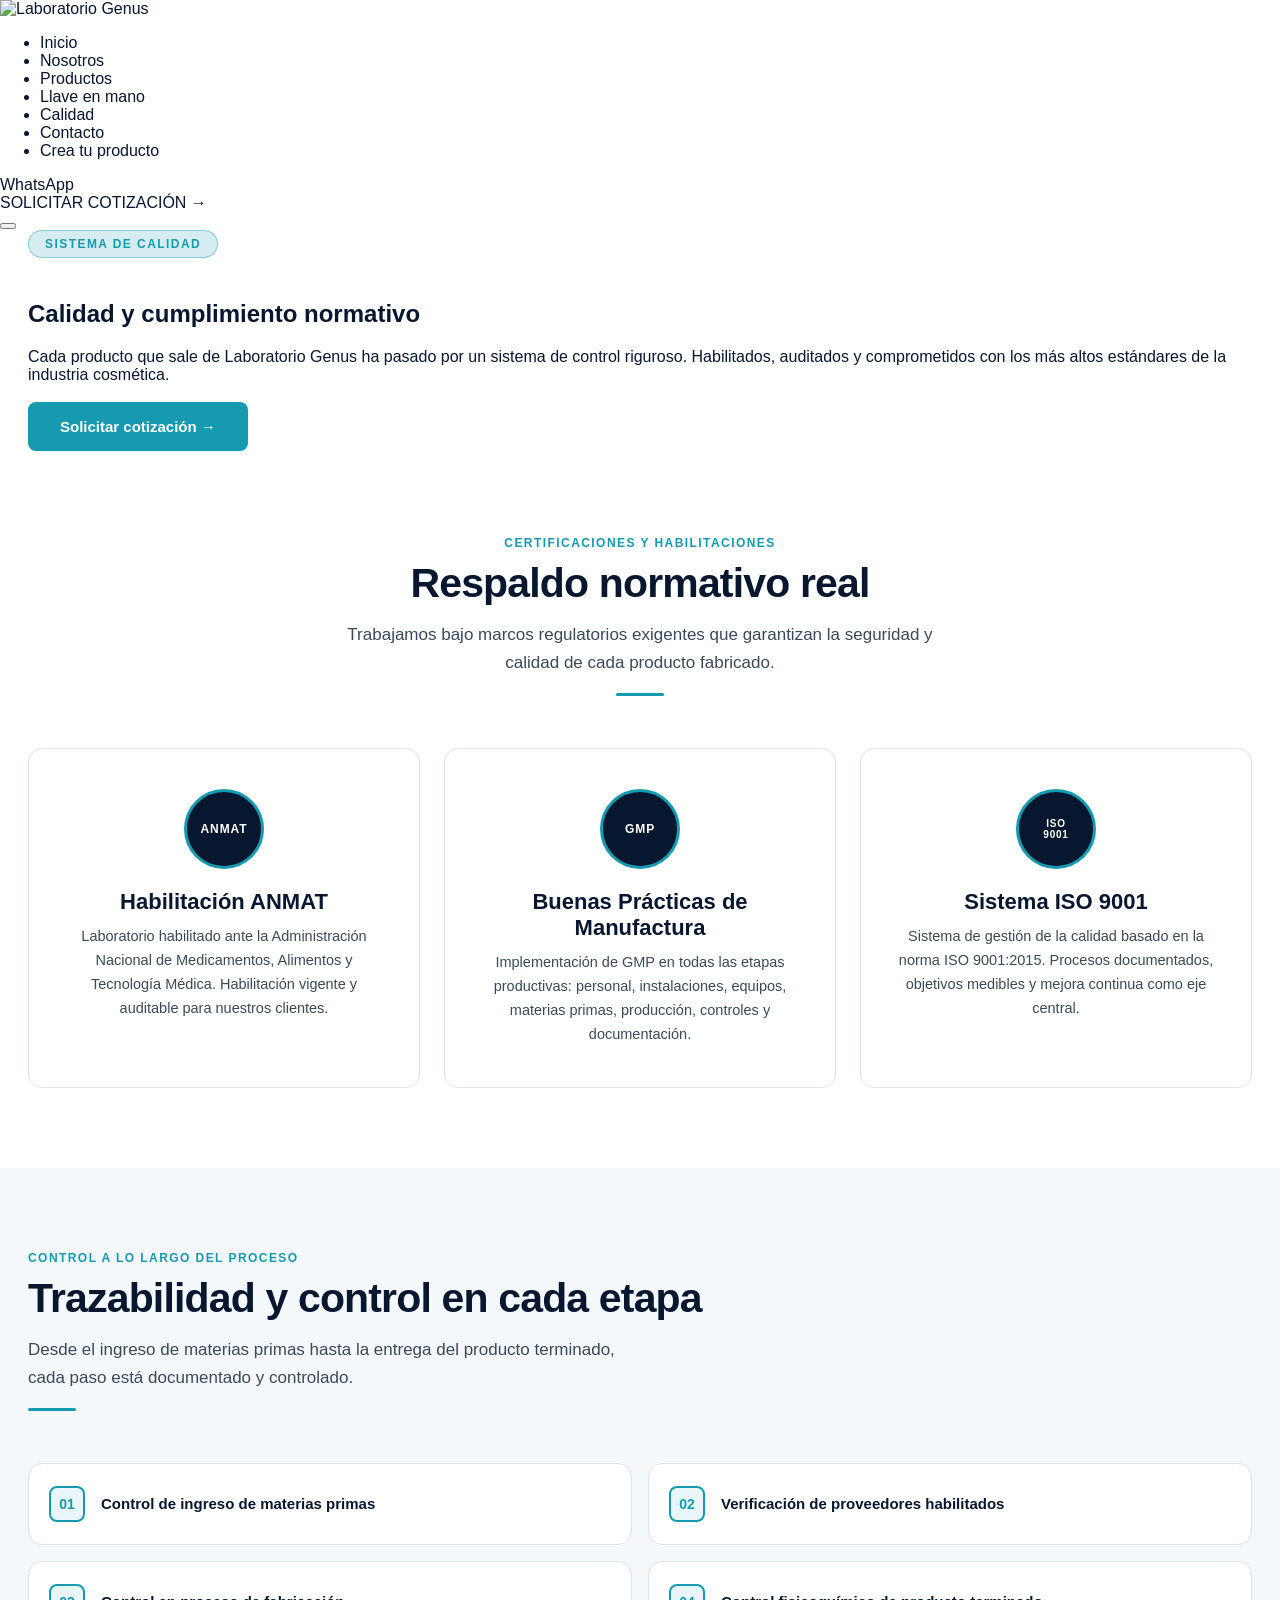
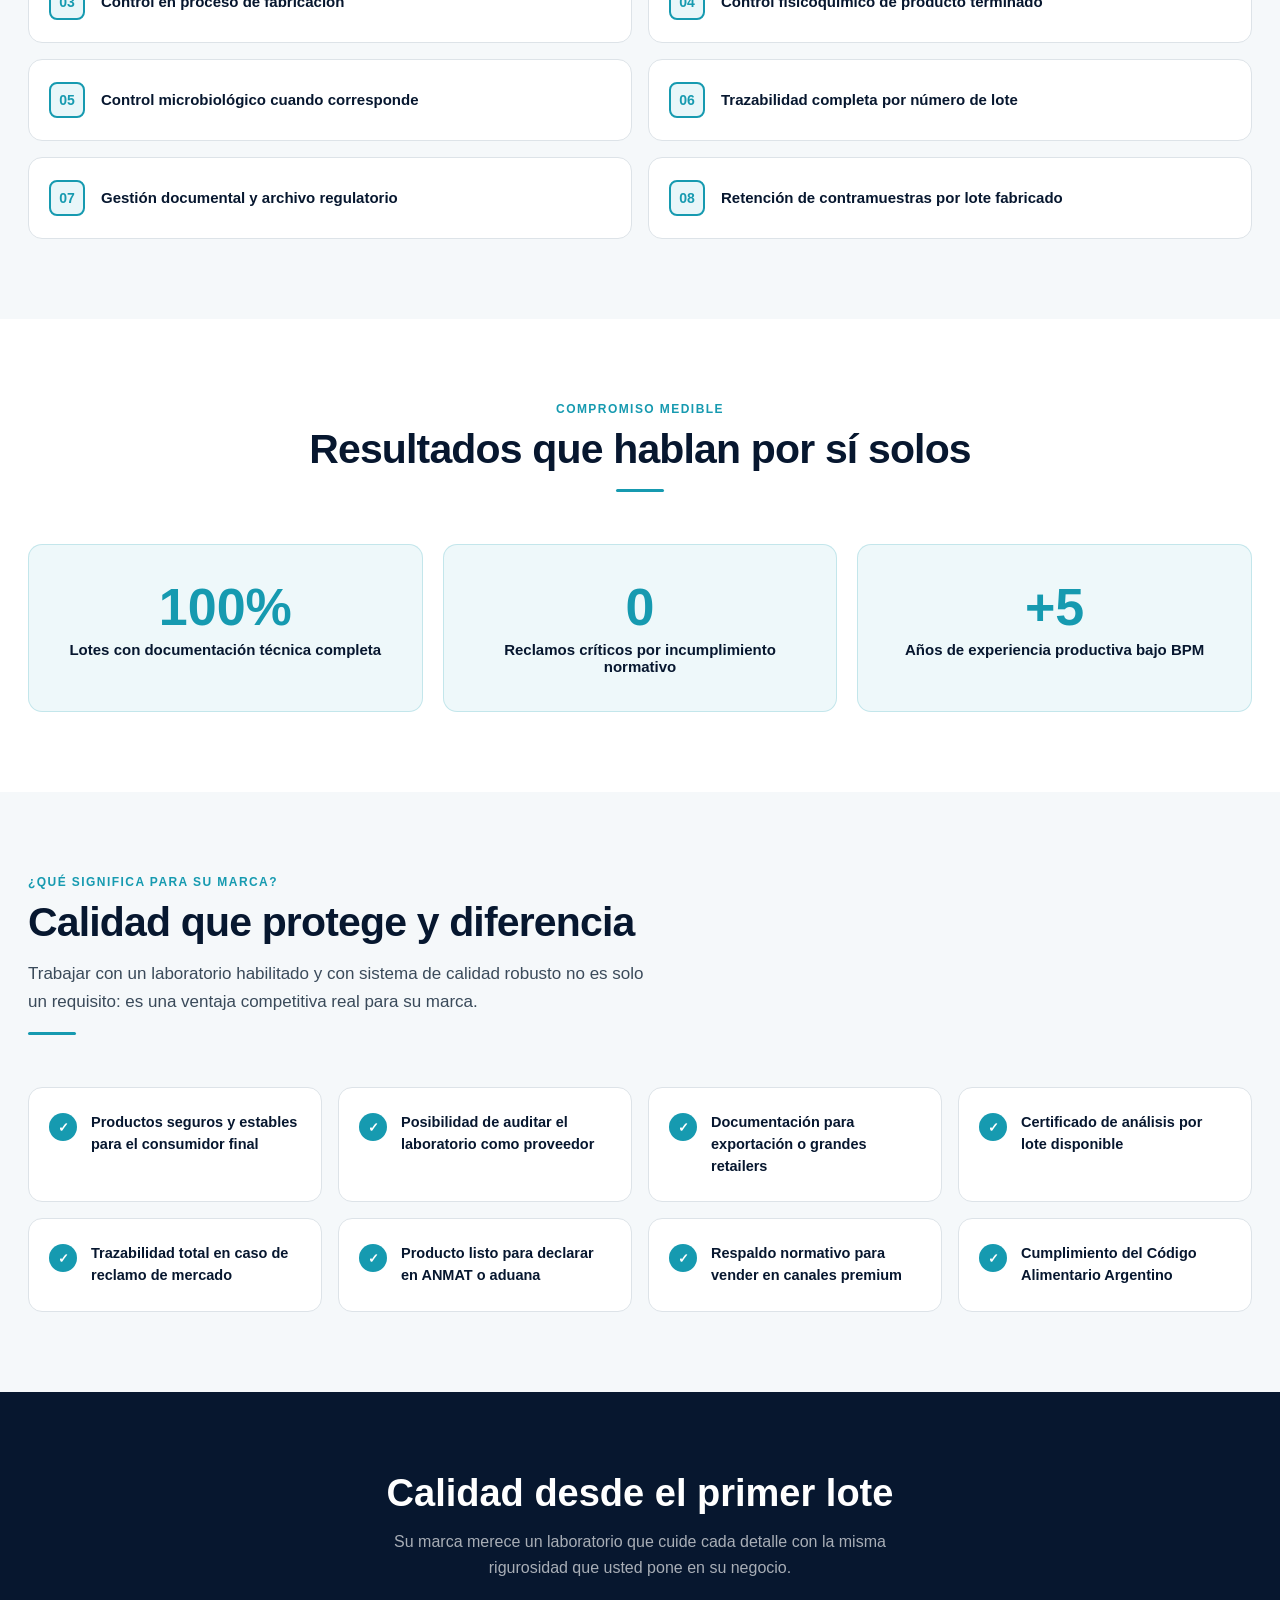
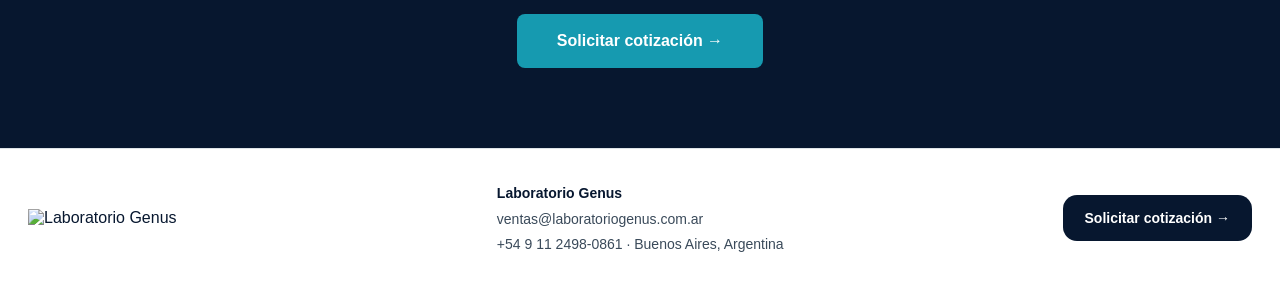
==== calidad.html @ 1434fe1c "Update calidad.html" ====
<!doctype html>
<html lang="es">
<head>
  <meta charset="utf-8" />
  <meta name="viewport" content="width=device-width, initial-scale=1" />
  <title>Productos | Laboratorio Genus</title>
  <meta name="description" content="Líneas de productos cosméticos que desarrollamos y fabricamos: capilar, facial, corporal, serums, cremas, geles y más." />
  <link rel="stylesheet" href="styles.css" />
  <link rel="stylesheet" href="styles-internal.css" />
</head>
<body>

<!-- NAV -->
<!-- NAV -->
<nav class="hn">
  <div class="hn-inner">
    <a class="hn-logo" href="index.html">
      <img src="assets/logo-genus.png" alt="Laboratorio Genus">
    </a>

 <ul class="hn-links">
  <li><a href="index.html">Inicio</a></li>
  <li><a href="quienes-somos.html">Nosotros</a></li>
  <li><a href="productos.html">Productos</a></li>
  <li><a href="llave-en-mano.html">Llave en mano</a></li>
  <li><a href="calidad.html" class="act">Calidad</a></li>
  <li><a href="contacto.html">Contacto</a></li>
  <li>
    <a href="desarrolla-tu-producto.html" class="nav-create-product">
      Crea tu producto
    </a>
  </li>
</ul>

    <div class="hn-right">
      <a class="hn-wa" href="https://wa.me/5491124980861" target="_blank" aria-label="WhatsApp">
        <div class="hn-wa-icon">
          WhatsApp
        </div>
      </a>

      <a class="hn-cta" href="cotizador.html">
        SOLICITAR COTIZACIÓN →
      </a>
    </div>

    <button class="hn-ham" id="ham" aria-label="Menú">
      <span></span><span></span><span></span>
    </button>
  </div>
</nav>

<!-- HERO -->
<section class="g-h

<!-- HERO -->
<section class="g-hero">
  <div class="g-hero-grid">
    <span class="g-hero-tag">Sistema de calidad</span>
    <h1>Calidad y cumplimiento normativo</h1>
    <p>Cada producto que sale de Laboratorio Genus ha pasado por un sistema de control riguroso. Habilitados, auditados y comprometidos con los más altos estándares de la industria cosmética.</p>
    <div class="g-hero-actions">
      <a class="g-btn-primary" href="cotizador.html">Solicitar cotización →</a>
      <a class="g-btn-secondary" href="#procesos">Ver nuestros procesos</a>
    </div>
  </div>
</section>

<!-- CERTIFICACIONES -->
<section class="g-section g-section-white">
  <div class="g-wrap">
    <div class="g-section-head centered">
      <span class="g-section-tag">Certificaciones y habilitaciones</span>
      <h2>Respaldo normativo real</h2>
      <p>Trabajamos bajo marcos regulatorios exigentes que garantizan la seguridad y calidad de cada producto fabricado.</p>
      <div class="g-divider"></div>
    </div>
    <div class="g-cert-grid">
      <div class="g-cert-card">
        <div class="g-cert-badge">ANMAT</div>
        <h3>Habilitación ANMAT</h3>
        <p>Laboratorio habilitado ante la Administración Nacional de Medicamentos, Alimentos y Tecnología Médica. Habilitación vigente y auditable para nuestros clientes.</p>
      </div>
      <div class="g-cert-card">
        <div class="g-cert-badge">GMP</div>
        <h3>Buenas Prácticas de Manufactura</h3>
        <p>Implementación de GMP en todas las etapas productivas: personal, instalaciones, equipos, materias primas, producción, controles y documentación.</p>
      </div>
      <div class="g-cert-card">
        <div class="g-cert-badge" style="font-size:10px;">ISO<br>9001</div>
        <h3>Sistema ISO 9001</h3>
        <p>Sistema de gestión de la calidad basado en la norma ISO 9001:2015. Procesos documentados, objetivos medibles y mejora continua como eje central.</p>
      </div>
    </div>
  </div>
</section>

<!-- PROCESOS DE CONTROL -->
<section class="g-section g-section-light" id="procesos">
  <div class="g-wrap">
    <div class="g-section-head">
      <span class="g-section-tag">Control a lo largo del proceso</span>
      <h2>Trazabilidad y control en cada etapa</h2>
      <p>Desde el ingreso de materias primas hasta la entrega del producto terminado, cada paso está documentado y controlado.</p>
      <div class="g-divider"></div>
    </div>
    <div class="g-procesos-grid">
      <div class="g-proceso-item">
        <div class="g-proceso-num">01</div>
        <span>Control de ingreso de materias primas</span>
      </div>
      <div class="g-proceso-item">
        <div class="g-proceso-num">02</div>
        <span>Verificación de proveedores habilitados</span>
      </div>
      <div class="g-proceso-item">
        <div class="g-proceso-num">03</div>
        <span>Control en proceso de fabricación</span>
      </div>
      <div class="g-proceso-item">
        <div class="g-proceso-num">04</div>
        <span>Control fisicoquímico de producto terminado</span>
      </div>
      <div class="g-proceso-item">
        <div class="g-proceso-num">05</div>
        <span>Control microbiológico cuando corresponde</span>
      </div>
      <div class="g-proceso-item">
        <div class="g-proceso-num">06</div>
        <span>Trazabilidad completa por número de lote</span>
      </div>
      <div class="g-proceso-item">
        <div class="g-proceso-num">07</div>
        <span>Gestión documental y archivo regulatorio</span>
      </div>
      <div class="g-proceso-item">
        <div class="g-proceso-num">08</div>
        <span>Retención de contramuestras por lote fabricado</span>
      </div>
    </div>
  </div>
</section>

<!-- INDICADORES -->
<section class="g-section g-section-white">
  <div class="g-wrap">
    <div class="g-section-head centered">
      <span class="g-section-tag">Compromiso medible</span>
      <h2>Resultados que hablan por sí solos</h2>
      <div class="g-divider"></div>
    </div>
    <div class="g-indicadores-grid">
      <div class="g-indicador">
        <span class="g-indicador-num">100%</span>
        <p>Lotes con documentación técnica completa</p>
      </div>
      <div class="g-indicador">
        <span class="g-indicador-num">0</span>
        <p>Reclamos críticos por incumplimiento normativo</p>
      </div>
      <div class="g-indicador">
        <span class="g-indicador-num">+5</span>
        <p>Años de experiencia productiva bajo BPM</p>
      </div>
    </div>
  </div>
</section>

<!-- QUÉ SIGNIFICA PARA EL CLIENTE -->
<section class="g-section g-section-light">
  <div class="g-wrap">
    <div class="g-section-head">
      <span class="g-section-tag">¿Qué significa para su marca?</span>
      <h2>Calidad que protege y diferencia</h2>
      <p>Trabajar con un laboratorio habilitado y con sistema de calidad robusto no es solo un requisito: es una ventaja competitiva real para su marca.</p>
      <div class="g-divider"></div>
    </div>
    <div class="g-porque-grid">
      <div class="g-porque-item">
        <div class="g-porque-check">✓</div>
        <span>Productos seguros y estables para el consumidor final</span>
      </div>
      <div class="g-porque-item">
        <div class="g-porque-check">✓</div>
        <span>Posibilidad de auditar el laboratorio como proveedor</span>
      </div>
      <div class="g-porque-item">
        <div class="g-porque-check">✓</div>
        <span>Documentación para exportación o grandes retailers</span>
      </div>
      <div class="g-porque-item">
        <div class="g-porque-check">✓</div>
        <span>Certificado de análisis por lote disponible</span>
      </div>
      <div class="g-porque-item">
        <div class="g-porque-check">✓</div>
        <span>Trazabilidad total en caso de reclamo de mercado</span>
      </div>
      <div class="g-porque-item">
        <div class="g-porque-check">✓</div>
        <span>Producto listo para declarar en ANMAT o aduana</span>
      </div>
      <div class="g-porque-item">
        <div class="g-porque-check">✓</div>
        <span>Respaldo normativo para vender en canales premium</span>
      </div>
      <div class="g-porque-item">
        <div class="g-porque-check">✓</div>
        <span>Cumplimiento del Código Alimentario Argentino</span>
      </div>
    </div>
  </div>
</section>

<!-- CTA FINAL -->
<section class="g-section g-section-dark" style="text-align:center;">
  <div class="g-wrap">
    <h2 style="color:#fff;font-size:clamp(26px,3vw,38px);margin:0 0 14px;">Calidad desde el primer lote</h2>
    <p style="color:rgba(255,255,255,.65);font-size:16px;max-width:520px;margin:0 auto 32px;line-height:1.65;">Su marca merece un laboratorio que cuide cada detalle con la misma rigurosidad que usted pone en su negocio.</p>
    <a class="g-btn-primary" href="cotizador.html" style="font-size:16px;padding:18px 40px;">Solicitar cotización →</a>
  </div>
</section>

<!-- FOOTER -->
<footer class="g-footer">
  <div class="g-footer-inner">
    <img class="g-footer-logo" src="assets/logo-genus.png" alt="Laboratorio Genus">
    <div class="g-footer-info">
      <strong>Laboratorio Genus</strong>
      ventas@laboratoriogenus.com.ar<br>
      +54 9 11 2498-0861 · Buenos Aires, Argentina
    </div>
    <a class="g-footer-cta" href="cotizador.html">Solicitar cotización →</a>
  </div>
</footer>

<script>
  const ham = document.getElementById('hamburger');
  const nav = document.getElementById('navLinks');
  ham.addEventListener('click', () => nav.classList.toggle('open'));
</script>
</body>
</html>
---- styles.css ----
*{box-sizing:border-box}body{margin:0;font-family:Arial,Helvetica,sans-serif;background:#fff;color:#07172f}a{text-decoration:none;color:inherit}.exact-home{width:100%;background:#fff}.home-shot-wrap{position:relative;width:100%;max-width:1536px;margin:0 auto}.home-shot{display:block;width:100%;height:auto}.hotspot{position:absolute;display:block;z-index:5}.logo{left:3.3%;top:1.5%;width:15%;height:8%}.nav-inicio{left:23%;top:4.5%;width:4%;height:4%}.nav-nosotros{left:27%;top:4.5%;width:5%;height:4%}.nav-servicios{left:33%;top:4.5%;width:5%;height:4%}.nav-productos{left:39%;top:4.5%;width:5%;height:4%}.nav-llave{left:46%;top:4.5%;width:8%;height:4%}.nav-calidad{left:55%;top:4.5%;width:5%;height:4%}.nav-contacto{left:60%;top:4.5%;width:5%;height:4%}.whatsapp-top{left:67.5%;top:2.4%;width:14%;height:6.5%}.btn-cotizar-top{left:82.6%;top:2.2%;width:14.5%;height:6.5%}.btn-cotizar-hero{left:3.7%;top:50.2%;width:15.5%;height:5.8%}.whatsapp-hero{left:21.6%;top:50.2%;width:16.9%;height:5.8%}.container{width:min(1430px,calc(100% - 56px));margin:0 auto}.product-lines{padding:34px 0 28px;background:#fff}.product-lines-grid{display:grid;grid-template-columns:220px repeat(6,1fr);gap:10px;align-items:stretch}.product-lines-title{padding:14px 12px 0 0}.product-lines-title span{display:block;text-transform:uppercase;color:#169ab0;font-weight:900;font-size:14px;letter-spacing:.08em}.product-lines-title h2{text-transform:uppercase;font-size:25px;line-height:1.1;margin:8px 0 18px}.product-lines-title a{display:inline-flex;border:1px solid #ced7db;border-radius:10px;padding:13px 16px;font-weight:900;font-size:14px}.product-card{border:1px solid #ddd;background:#fff;border-radius:7px;overflow:hidden;transition:.2s ease}.product-card:hover{transform:translateY(-2px);box-shadow:0 14px 28px rgba(0,0,0,.1)}.product-card img{width:100%;height:140px;object-fit:cover;background:#f1f1f1}.product-card strong{display:block;text-align:center;padding:14px 8px;font-size:14px;text-transform:uppercase}.footer{border-top:1px solid #e8e8e8;padding:28px 0;background:#fff}.footer-grid{display:flex;align-items:center;justify-content:space-between;gap:24px}.footer img{width:190px}.footer a{background:#05070a;color:#fff;border-radius:12px;padding:15px 22px;font-weight:900}@media(max-width:1000px){.product-lines-grid{grid-template-columns:repeat(3,1fr)}.product-lines-title{grid-column:1/-1}.footer-grid{flex-direction:column;align-items:flex-start}}@media(max-width:640px){.product-lines-grid{grid-template-columns:1fr}.container{width:calc(100% - 32px)}}
---- styles-internal.css ----
/* =============================================
   GENUS INTERNAL PAGES — SHARED DESIGN SYSTEM
   Extiende styles.css. Siempre cargar styles.css primero.
   ============================================= */

/* ---------- VARIABLES ---------- */
:root {
  --aqua:       #169ab0;
  --aqua-dark:  #0e7a8d;
  --aqua-light: #e8f6f9;
  --dark:       #07172f;
  --mid:        #3a4a5a;
  --light:      #f5f8fa;
  --border:     #dde3e8;
  --white:      #ffffff;
  --gold:       #b8955a;
  --radius-sm:  8px;
  --radius-md:  14px;
  --radius-lg:  22px;
  --shadow-sm:  0 2px 8px rgba(7,23,47,.07);
  --shadow-md:  0 8px 28px rgba(7,23,47,.10);
  --shadow-lg:  0 20px 60px rgba(7,23,47,.13);
  --font-main:  'Helvetica Neue', Arial, Helvetica, sans-serif;
}

*, *::before, *::after { box-sizing: border-box; }

body {
  font-family: var(--font-main);
  color: var(--dark);
  background: var(--white);
  margin: 0;
}

/* ---------- SHARED NAV ---------- */
.g-nav {
  position: sticky;
  top: 0;
  z-index: 100;
  background: var(--white);
  border-bottom: 1px solid var(--border);
  box-shadow: var(--shadow-sm);
}
.g-nav-inner {
  width: min(1430px, calc(100% - 56px));
  margin: 0 auto;
  display: flex;
  align-items: center;
  justify-content: space-between;
  gap: 16px;
  height: 72px;
}
.g-nav-logo {
  display: flex;
  align-items: center;
}
.g-nav-logo img {
  width: 190px;
  height: auto;
  display: block;
}
.g-nav-links {
  display: flex;
  align-items: center;
  gap: 2px;
  list-style: none;
  margin: 0;
  padding: 0;
}
.g-nav-links a {
  display: block;
  padding: 8px 14px;
  font-size: 13.5px;
  font-weight: 700;
  color: var(--dark);
  text-decoration: none;
  border-radius: var(--radius-sm);
  transition: background .18s, color .18s;
  text-transform: uppercase;
  letter-spacing: .03em;
}
.g-nav-links a:hover,
.g-nav-links a.active {
  background: var(--aqua-light);
  color: var(--aqua);
}
.g-nav-actions {
  display: flex;
  align-items: center;
  gap: 10px;
}
.g-btn-wa {
  display: flex;
  align-items: center;
  gap: 8px;
  padding: 11px 18px;
  border-radius: var(--radius-sm);
  border: 2px solid #25d366;
  color: #18a34a;
  font-weight: 900;
  font-size: 13px;
  text-decoration: none;
  transition: background .18s, color .18s;
}
.g-btn-wa:hover { background: #25d366; color: #fff; }
.g-btn-cta {
  display: flex;
  align-items: center;
  gap: 8px;
  padding: 11px 22px;
  border-radius: var(--radius-sm);
  background: var(--dark);
  color: var(--white);
  font-weight: 900;
  font-size: 13px;
  text-decoration: none;
  transition: background .18s;
}
.g-btn-cta:hover { background: var(--aqua); }

/* Hamburger mobile */
.g-nav-hamburger {
  display: none;
  flex-direction: column;
  gap: 5px;
  cursor: pointer;
  padding: 6px;
  background: none;
  border: none;
}
.g-nav-hamburger span {
  display: block;
  width: 26px;
  height: 2px;
  background: var(--dark);
  border-radius: 2px;
  transition: .3s;
}

/* ---------- PAGE HERO ---------- */
.g-hero {
  background: var(--dark);
  color: var(--white);
  padding: 80px 0 72px;
  position: relative;
  overflow: hidden;
}
.g-hero::before {
  content: '';
  position: absolute;
  inset: 0;
  background: linear-gradient(135deg, #0e2540 0%, #07172f 60%, #0a2535 100%);
}
.g-hero-grid {
  position: relative;
  z-index: 2;
  width: min(1430px, calc(100% - 56px));
  margin: 0 auto;
}
.g-hero-tag {
  display: inline-block;
  background: rgba(22,154,176,.18);
  border: 1px solid rgba(22,154,176,.4);
  color: var(--aqua);
  font-size: 12px;
  font-weight: 900;
  letter-spacing: .12em;
  text-transform: uppercase;
  padding: 6px 16px;
  border-radius: 100px;
  margin-bottom: 22px;
}
.g-hero h1 {
  font-size: clamp(32px, 4.5vw, 56px);
  font-weight: 900;
  line-height: 1.12;
  margin: 0 0 20px;
  max-width: 820px;
  letter-spacing: -.02em;
}
.g-hero p {
  font-size: 18px;
  line-height: 1.65;
  color: rgba(255,255,255,.72);
  max-width: 620px;
  margin: 0 0 36px;
}
.g-hero-actions {
  display: flex;
  align-items: center;
  gap: 14px;
  flex-wrap: wrap;
}
.g-btn-primary {
  display: inline-flex;
  align-items: center;
  gap: 10px;
  padding: 16px 32px;
  background: var(--aqua);
  color: var(--white);
  font-weight: 900;
  font-size: 15px;
  border-radius: var(--radius-sm);
  text-decoration: none;
  transition: background .2s, transform .2s;
  border: none;
  cursor: pointer;
}
.g-btn-primary:hover { background: var(--aqua-dark); transform: translateY(-1px); }
.g-btn-secondary {
  display: inline-flex;
  align-items: center;
  gap: 10px;
  padding: 16px 32px;
  background: transparent;
  color: rgba(255,255,255,.82);
  font-weight: 700;
  font-size: 15px;
  border-radius: var(--radius-sm);
  text-decoration: none;
  border: 2px solid rgba(255,255,255,.25);
  transition: border-color .2s, color .2s;
}
.g-btn-secondary:hover { border-color: var(--white); color: var(--white); }

/* ---------- SECTION WRAPPER ---------- */
.g-section {
  padding: 80px 0;
}
.g-section-light { background: var(--light); }
.g-section-white { background: var(--white); }
.g-section-dark  { background: var(--dark); color: var(--white); }

.g-wrap {
  width: min(1430px, calc(100% - 56px));
  margin: 0 auto;
}

/* ---------- SECTION HEADER ---------- */
.g-section-head {
  margin-bottom: 52px;
}
.g-section-tag {
  display: inline-block;
  color: var(--aqua);
  font-size: 12px;
  font-weight: 900;
  letter-spacing: .12em;
  text-transform: uppercase;
  margin-bottom: 10px;
}
.g-section-head h2 {
  font-size: clamp(26px, 3.2vw, 42px);
  font-weight: 900;
  line-height: 1.15;
  margin: 0 0 14px;
  letter-spacing: -.02em;
}
.g-section-head p {
  font-size: 17px;
  line-height: 1.65;
  color: var(--mid);
  max-width: 620px;
  margin: 0;
}
.g-section-dark .g-section-head p { color: rgba(255,255,255,.65); }
.g-section-head.centered { text-align: center; }
.g-section-head.centered p { margin: 0 auto; }

/* ---------- DIVIDER ---------- */
.g-divider {
  width: 48px;
  height: 3px;
  background: var(--aqua);
  border-radius: 3px;
  margin: 16px 0 0;
}
.g-section-head.centered .g-divider { margin: 16px auto 0; }

/* ---------- FOOTER (replica home) ---------- */
.g-footer {
  border-top: 1px solid var(--border);
  padding: 32px 0;
  background: var(--white);
}
.g-footer-inner {
  width: min(1430px, calc(100% - 56px));
  margin: 0 auto;
  display: flex;
  align-items: center;
  justify-content: space-between;
  gap: 24px;
  flex-wrap: wrap;
}
.g-footer-logo { width: 190px; height: auto; }
.g-footer-info { font-size: 14px; line-height: 1.75; color: var(--mid); }
.g-footer-info strong { display: block; color: var(--dark); font-weight: 900; margin-bottom: 2px; }
.g-footer-cta {
  background: var(--dark);
  color: var(--white);
  border-radius: var(--radius-md);
  padding: 15px 22px;
  font-weight: 900;
  font-size: 14px;
  text-decoration: none;
  transition: background .18s;
}
.g-footer-cta:hover { background: var(--aqua); }

/* =============================================
   PÁGINA: QUIÉNES SOMOS
   ============================================= */

/* Timeline */
.g-timeline {
  position: relative;
  padding-left: 0;
}
.g-timeline-line {
  display: flex;
  gap: 0;
  overflow-x: auto;
  padding-bottom: 8px;
}
.g-tl-item {
  flex: 1;
  min-width: 180px;
  display: flex;
  flex-direction: column;
  align-items: center;
  text-align: center;
  position: relative;
}
.g-tl-item::after {
  content: '';
  position: absolute;
  top: 20px;
  left: 50%;
  right: -50%;
  height: 2px;
  background: var(--border);
  z-index: 0;
}
.g-tl-item:last-child::after { display: none; }
.g-tl-dot {
  width: 40px;
  height: 40px;
  border-radius: 50%;
  background: var(--white);
  border: 3px solid var(--aqua);
  display: flex;
  align-items: center;
  justify-content: center;
  font-size: 11px;
  font-weight: 900;
  color: var(--aqua);
  position: relative;
  z-index: 1;
  margin-bottom: 14px;
  flex-shrink: 0;
}
.g-tl-item.active .g-tl-dot {
  background: var(--aqua);
  color: var(--white);
}
.g-tl-year {
  font-size: 22px;
  font-weight: 900;
  color: var(--aqua);
  margin-bottom: 6px;
  display: block;
}
.g-tl-text {
  font-size: 13.5px;
  line-height: 1.55;
  color: var(--mid);
  padding: 0 10px;
}

/* Misión / Visión cards */
.g-mv-grid {
  display: grid;
  grid-template-columns: 1fr 1fr;
  gap: 20px;
}
.g-mv-card {
  background: var(--white);
  border: 1px solid var(--border);
  border-radius: var(--radius-md);
  padding: 36px 32px;
  position: relative;
  overflow: hidden;
}
.g-mv-card::before {
  content: '';
  position: absolute;
  top: 0; left: 0;
  width: 4px; height: 100%;
  background: var(--aqua);
  border-radius: 4px 0 0 4px;
}
.g-mv-card-label {
  display: inline-block;
  font-size: 11px;
  font-weight: 900;
  letter-spacing: .12em;
  text-transform: uppercase;
  color: var(--aqua);
  margin-bottom: 14px;
}
.g-mv-card h3 {
  font-size: 20px;
  font-weight: 900;
  margin: 0 0 12px;
}
.g-mv-card p {
  font-size: 15.5px;
  line-height: 1.7;
  color: var(--mid);
  margin: 0;
}

/* Valores cards */
.g-valores-grid {
  display: grid;
  grid-template-columns: repeat(3, 1fr);
  gap: 18px;
}
.g-valor-card {
  background: var(--white);
  border: 1px solid var(--border);
  border-radius: var(--radius-md);
  padding: 28px 24px;
  text-align: center;
  transition: box-shadow .2s, transform .2s;
}
.g-valor-card:hover {
  box-shadow: var(--shadow-md);
  transform: translateY(-3px);
}
.g-valor-icon {
  width: 52px;
  height: 52px;
  border-radius: 50%;
  background: var(--aqua-light);
  display: flex;
  align-items: center;
  justify-content: center;
  margin: 0 auto 14px;
  font-size: 22px;
}
.g-valor-card h4 {
  font-size: 15px;
  font-weight: 900;
  margin: 0 0 8px;
  text-transform: uppercase;
  letter-spacing: .04em;
}
.g-valor-card p {
  font-size: 14px;
  line-height: 1.6;
  color: var(--mid);
  margin: 0;
}

/* Por qué elegirnos grid */
.g-porque-grid {
  display: grid;
  grid-template-columns: repeat(4, 1fr);
  gap: 16px;
}
.g-porque-item {
  background: var(--white);
  border: 1px solid var(--border);
  border-radius: var(--radius-md);
  padding: 24px 20px;
  display: flex;
  align-items: flex-start;
  gap: 14px;
  transition: box-shadow .2s;
}
.g-porque-item:hover { box-shadow: var(--shadow-sm); }
.g-porque-check {
  width: 28px;
  height: 28px;
  border-radius: 50%;
  background: var(--aqua);
  color: var(--white);
  display: flex;
  align-items: center;
  justify-content: center;
  font-size: 13px;
  font-weight: 900;
  flex-shrink: 0;
  margin-top: 1px;
}
.g-porque-item span {
  font-size: 14.5px;
  font-weight: 700;
  line-height: 1.5;
  color: var(--dark);
}

/* Video block */
.g-video-block {
  background: var(--dark);
  border-radius: var(--radius-lg);
  overflow: hidden;
  aspect-ratio: 16/7;
  display: flex;
  align-items: center;
  justify-content: center;
  position: relative;
}
.g-video-block::before {
  content: '';
  position: absolute;
  inset: 0;
  background: linear-gradient(135deg, rgba(22,154,176,.15) 0%, transparent 60%);
}
.g-video-placeholder {
  display: flex;
  flex-direction: column;
  align-items: center;
  gap: 16px;
  position: relative;
  z-index: 1;
  color: var(--white);
  text-align: center;
}
.g-video-play {
  width: 72px;
  height: 72px;
  border-radius: 50%;
  border: 3px solid rgba(255,255,255,.4);
  display: flex;
  align-items: center;
  justify-content: center;
  font-size: 26px;
  cursor: pointer;
  transition: border-color .2s, background .2s;
}
.g-video-play:hover { border-color: var(--aqua); background: rgba(22,154,176,.2); }
.g-video-placeholder p {
  font-size: 15px;
  color: rgba(255,255,255,.55);
  margin: 0;
}

/* =============================================
   PÁGINA: PRODUCTOS
   ============================================= */

.g-products-grid {
  display: grid;
  grid-template-columns: repeat(3, 1fr);
  gap: 24px;
}
.g-product-card {
  background: var(--white);
  border: 1px solid var(--border);
  border-radius: var(--radius-md);
  overflow: hidden;
  transition: box-shadow .25s, transform .25s;
}
.g-product-card:hover {
  box-shadow: var(--shadow-lg);
  transform: translateY(-4px);
}
.g-product-img {
  width: 100%;
  height: 220px;
  object-fit: cover;
  display: block;
  background: var(--light);
}
.g-product-body {
  padding: 26px 24px;
}
.g-product-cat {
  font-size: 11px;
  font-weight: 900;
  letter-spacing: .12em;
  text-transform: uppercase;
  color: var(--aqua);
  margin-bottom: 8px;
  display: block;
}
.g-product-body h3 {
  font-size: 20px;
  font-weight: 900;
  margin: 0 0 12px;
}
.g-product-body p {
  font-size: 14.5px;
  line-height: 1.65;
  color: var(--mid);
  margin: 0 0 18px;
}
.g-product-details {
  display: grid;
  grid-template-columns: 1fr 1fr;
  gap: 14px;
  border-top: 1px solid var(--border);
  padding-top: 18px;
}
.g-product-detail-group label {
  display: block;
  font-size: 11px;
  font-weight: 900;
  letter-spacing: .08em;
  text-transform: uppercase;
  color: var(--aqua);
  margin-bottom: 6px;
}
.g-product-detail-group ul {
  list-style: none;
  margin: 0;
  padding: 0;
}
.g-product-detail-group ul li {
  font-size: 13px;
  color: var(--mid);
  line-height: 1.7;
  padding-left: 12px;
  position: relative;
}
.g-product-detail-group ul li::before {
  content: '·';
  position: absolute;
  left: 0;
  color: var(--aqua);
  font-weight: 900;
}

/* Banco de desarrollos */
.g-banco-grid {
  display: grid;
  grid-template-columns: repeat(4, 1fr);
  gap: 14px;
}
.g-banco-item {
  background: var(--white);
  border: 1px solid var(--border);
  border-radius: var(--radius-md);
  padding: 20px 18px;
  display: flex;
  align-items: center;
  gap: 12px;
  transition: box-shadow .2s, border-color .2s;
}
.g-banco-item:hover {
  box-shadow: var(--shadow-sm);
  border-color: var(--aqua);
}
.g-banco-icon {
  width: 40px;
  height: 40px;
  border-radius: var(--radius-sm);
  background: var(--aqua-light);
  display: flex;
  align-items: center;
  justify-content: center;
  font-size: 18px;
  flex-shrink: 0;
}
.g-banco-item span {
  font-size: 14px;
  font-weight: 700;
  color: var(--dark);
}

/* =============================================
   PÁGINA: LLAVE EN MANO
   ============================================= */

.g-badge-highlight {
  display: inline-flex;
  align-items: center;
  gap: 10px;
  background: rgba(22,154,176,.12);
  border: 2px solid var(--aqua);
  border-radius: 100px;
  padding: 12px 24px;
  color: var(--aqua);
  font-size: 14px;
  font-weight: 900;
  letter-spacing: .04em;
  text-transform: uppercase;
  margin-bottom: 48px;
}

/* Process timeline vertical */
.g-process-timeline {
  position: relative;
  padding-left: 0;
}
.g-process-grid {
  display: grid;
  grid-template-columns: repeat(3, 1fr);
  gap: 24px;
}
.g-process-step {
  background: var(--white);
  border: 1px solid var(--border);
  border-radius: var(--radius-md);
  padding: 28px 24px;
  position: relative;
  transition: box-shadow .2s, border-color .2s;
}
.g-process-step:hover {
  box-shadow: var(--shadow-md);
  border-color: var(--aqua);
}
.g-process-num {
  width: 44px;
  height: 44px;
  border-radius: 50%;
  background: var(--aqua);
  color: var(--white);
  font-size: 18px;
  font-weight: 900;
  display: flex;
  align-items: center;
  justify-content: center;
  margin-bottom: 16px;
}
.g-process-step h4 {
  font-size: 17px;
  font-weight: 900;
  margin: 0 0 10px;
}
.g-process-step p {
  font-size: 14px;
  line-height: 1.65;
  color: var(--mid);
  margin: 0;
}

/* Envases section */
.g-envases-grid {
  display: grid;
  grid-template-columns: repeat(3, 1fr);
  gap: 20px;
}
.g-envase-item {
  background: var(--light);
  border: 1px solid var(--border);
  border-radius: var(--radius-md);
  padding: 32px 24px;
  text-align: center;
  transition: box-shadow .2s, background .2s;
}
.g-envase-item:hover {
  background: var(--white);
  box-shadow: var(--shadow-md);
}
.g-envase-icon { font-size: 40px; margin-bottom: 14px; }
.g-envase-item h4 {
  font-size: 16px;
  font-weight: 900;
  margin: 0 0 6px;
}
.g-envase-item p {
  font-size: 13.5px;
  color: var(--mid);
  margin: 0;
  line-height: 1.6;
}

/* =============================================
   PÁGINA: CALIDAD
   ============================================= */

.g-cert-grid {
  display: grid;
  grid-template-columns: repeat(3, 1fr);
  gap: 24px;
}
.g-cert-card {
  background: var(--white);
  border: 1px solid var(--border);
  border-radius: var(--radius-md);
  padding: 40px 32px;
  text-align: center;
  transition: box-shadow .25s, transform .25s;
}
.g-cert-card:hover {
  box-shadow: var(--shadow-md);
  transform: translateY(-3px);
}
.g-cert-badge {
  width: 80px;
  height: 80px;
  border-radius: 50%;
  background: var(--dark);
  color: var(--white);
  display: flex;
  align-items: center;
  justify-content: center;
  font-size: 12px;
  font-weight: 900;
  letter-spacing: .08em;
  text-transform: uppercase;
  margin: 0 auto 20px;
  border: 3px solid var(--aqua);
}
.g-cert-card h3 {
  font-size: 22px;
  font-weight: 900;
  margin: 0 0 10px;
}
.g-cert-card p {
  font-size: 14.5px;
  line-height: 1.65;
  color: var(--mid);
  margin: 0;
}

/* Procesos calidad */
.g-procesos-grid {
  display: grid;
  grid-template-columns: repeat(2, 1fr);
  gap: 16px;
}
.g-proceso-item {
  background: var(--white);
  border: 1px solid var(--border);
  border-radius: var(--radius-md);
  padding: 22px 20px;
  display: flex;
  align-items: center;
  gap: 16px;
  transition: box-shadow .2s;
}
.g-proceso-item:hover { box-shadow: var(--shadow-sm); }
.g-proceso-num {
  width: 36px;
  height: 36px;
  border-radius: var(--radius-sm);
  background: var(--aqua-light);
  border: 2px solid var(--aqua);
  color: var(--aqua);
  font-size: 14px;
  font-weight: 900;
  display: flex;
  align-items: center;
  justify-content: center;
  flex-shrink: 0;
}
.g-proceso-item span {
  font-size: 15px;
  font-weight: 700;
  color: var(--dark);
}

/* Indicadores */
.g-indicadores-grid {
  display: grid;
  grid-template-columns: repeat(3, 1fr);
  gap: 20px;
}
.g-indicador {
  background: rgba(22,154,176,.07);
  border: 1px solid rgba(22,154,176,.2);
  border-radius: var(--radius-md);
  padding: 36px 28px;
  text-align: center;
}
.g-indicador-num {
  font-size: 52px;
  font-weight: 900;
  color: var(--aqua);
  line-height: 1;
  margin-bottom: 8px;
  display: block;
}
.g-indicador p {
  font-size: 15px;
  font-weight: 700;
  color: var(--dark);
  margin: 0;
}

/* =============================================
   PÁGINA: CONTACTO
   ============================================= */

.g-contact-grid {
  display: grid;
  grid-template-columns: 1fr 420px;
  gap: 48px;
  align-items: start;
}
.g-form {
  display: flex;
  flex-direction: column;
  gap: 18px;
}
.g-field-group {
  display: grid;
  grid-template-columns: 1fr 1fr;
  gap: 16px;
}
.g-field label {
  display: block;
  font-size: 12px;
  font-weight: 900;
  letter-spacing: .08em;
  text-transform: uppercase;
  color: var(--mid);
  margin-bottom: 7px;
}
.g-field input,
.g-field textarea,
.g-field select {
  width: 100%;
  padding: 13px 16px;
  border: 2px solid var(--border);
  border-radius: var(--radius-sm);
  font-size: 15px;
  font-family: var(--font-main);
  color: var(--dark);
  background: var(--white);
  outline: none;
  transition: border-color .18s, box-shadow .18s;
}
.g-field input:focus,
.g-field textarea:focus,
.g-field select:focus {
  border-color: var(--aqua);
  box-shadow: 0 0 0 3px rgba(22,154,176,.12);
}
.g-field textarea { resize: vertical; min-height: 130px; }
.g-form-submit {
  display: flex;
  align-items: center;
  gap: 14px;
  flex-wrap: wrap;
}
.g-btn-submit {
  padding: 16px 36px;
  background: var(--aqua);
  color: var(--white);
  border: none;
  border-radius: var(--radius-sm);
  font-size: 15px;
  font-weight: 900;
  cursor: pointer;
  transition: background .2s, transform .2s;
  font-family: var(--font-main);
}
.g-btn-submit:hover { background: var(--aqua-dark); transform: translateY(-1px); }

/* Contact info card */
.g-contact-info {
  display: flex;
  flex-direction: column;
  gap: 20px;
}
.g-contact-item {
  background: var(--light);
  border: 1px solid var(--border);
  border-radius: var(--radius-md);
  padding: 22px 20px;
  display: flex;
  align-items: flex-start;
  gap: 16px;
}
.g-contact-icon {
  width: 42px;
  height: 42px;
  border-radius: var(--radius-sm);
  background: var(--aqua);
  color: var(--white);
  display: flex;
  align-items: center;
  justify-content: center;
  font-size: 18px;
  flex-shrink: 0;
}
.g-contact-item-body label {
  display: block;
  font-size: 11px;
  font-weight: 900;
  letter-spacing: .1em;
  text-transform: uppercase;
  color: var(--mid);
  margin-bottom: 4px;
}
.g-contact-item-body a,
.g-contact-item-body span {
  font-size: 15px;
  font-weight: 700;
  color: var(--dark);
  text-decoration: none;
  display: block;
}
.g-contact-item-body a:hover { color: var(--aqua); }
.g-map-placeholder {
  background: var(--light);
  border: 1px solid var(--border);
  border-radius: var(--radius-md);
  overflow: hidden;
  height: 200px;
  display: flex;
  align-items: center;
  justify-content: center;
  position: relative;
}
.g-map-placeholder iframe {
  width: 100%;
  height: 100%;
  border: none;
  display: block;
}

/* =============================================
   PÁGINA: COTIZADOR
   ============================================= */

.g-wizard-wrap {
  max-width: 820px;
  margin: 0 auto;
}
.g-wizard-progress {
  display: flex;
  gap: 0;
  margin-bottom: 52px;
  background: var(--light);
  border: 1px solid var(--border);
  border-radius: 100px;
  padding: 4px;
}
.g-wizard-step-dot {
  flex: 1;
  text-align: center;
  padding: 10px 6px;
  font-size: 12px;
  font-weight: 700;
  color: var(--mid);
  border-radius: 100px;
  transition: background .2s, color .2s;
  cursor: pointer;
}
.g-wizard-step-dot.active {
  background: var(--aqua);
  color: var(--white);
}
.g-wizard-step-dot.done {
  background: rgba(22,154,176,.15);
  color: var(--aqua);
}

.g-wizard-panel {
  display: none;
  animation: fadeIn .3s ease;
}
.g-wizard-panel.active { display: block; }

@keyframes fadeIn {
  from { opacity: 0; transform: translateY(8px); }
  to   { opacity: 1; transform: translateY(0); }
}

.g-step-header {
  margin-bottom: 30px;
}
.g-step-num {
  display: inline-block;
  background: var(--aqua);
  color: var(--white);
  font-size: 11px;
  font-weight: 900;
  letter-spacing: .1em;
  text-transform: uppercase;
  padding: 4px 12px;
  border-radius: 100px;
  margin-bottom: 10px;
}
.g-step-header h3 {
  font-size: 24px;
  font-weight: 900;
  margin: 0 0 6px;
}
.g-step-header p {
  font-size: 15px;
  color: var(--mid);
  margin: 0;
}

/* Radio / checkbox options */
.g-options-grid {
  display: grid;
  grid-template-columns: repeat(3, 1fr);
  gap: 12px;
  margin-bottom: 28px;
}
.g-option-label {
  display: flex;
  align-items: center;
  gap: 10px;
  border: 2px solid var(--border);
  border-radius: var(--radius-sm);
  padding: 14px 16px;
  cursor: pointer;
  transition: border-color .18s, background .18s;
  font-size: 14px;
  font-weight: 600;
  color: var(--dark);
}
.g-option-label input { display: none; }
.g-option-label:hover { border-color: var(--aqua); background: var(--aqua-light); }
.g-option-label.selected {
  border-color: var(--aqua);
  background: var(--aqua-light);
  color: var(--aqua);
}
.g-option-check {
  width: 20px;
  height: 20px;
  border-radius: 50%;
  border: 2px solid var(--border);
  display: flex;
  align-items: center;
  justify-content: center;
  flex-shrink: 0;
  transition: border-color .18s, background .18s;
}
.g-option-label.selected .g-option-check {
  background: var(--aqua);
  border-color: var(--aqua);
}
.g-option-label.selected .g-option-check::after {
  content: '✓';
  color: var(--white);
  font-size: 11px;
  font-weight: 900;
}

/* Yes/No options */
.g-yn-grid {
  display: grid;
  grid-template-columns: 1fr 1fr;
  gap: 16px;
  margin-bottom: 28px;
}
.g-yn-label {
  display: flex;
  align-items: center;
  justify-content: center;
  gap: 10px;
  border: 2px solid var(--border);
  border-radius: var(--radius-md);
  padding: 22px;
  cursor: pointer;
  font-size: 16px;
  font-weight: 700;
  transition: border-color .18s, background .18s;
}
.g-yn-label input { display: none; }
.g-yn-label:hover { border-color: var(--aqua); background: var(--aqua-light); }
.g-yn-label.selected { border-color: var(--aqua); background: var(--aqua-light); color: var(--aqua); }

/* Wizard nav buttons */
.g-wizard-nav {
  display: flex;
  align-items: center;
  justify-content: space-between;
  margin-top: 36px;
  padding-top: 28px;
  border-top: 1px solid var(--border);
}
.g-btn-back {
  display: inline-flex;
  align-items: center;
  gap: 8px;
  padding: 14px 24px;
  background: transparent;
  border: 2px solid var(--border);
  border-radius: var(--radius-sm);
  font-size: 14px;
  font-weight: 700;
  color: var(--mid);
  cursor: pointer;
  font-family: var(--font-main);
  transition: border-color .18s, color .18s;
}
.g-btn-back:hover { border-color: var(--dark); color: var(--dark); }
.g-btn-next {
  display: inline-flex;
  align-items: center;
  gap: 8px;
  padding: 14px 28px;
  background: var(--aqua);
  color: var(--white);
  border: none;
  border-radius: var(--radius-sm);
  font-size: 15px;
  font-weight: 900;
  cursor: pointer;
  font-family: var(--font-main);
  transition: background .2s;
}
.g-btn-next:hover { background: var(--aqua-dark); }
.g-btn-final {
  display: inline-flex;
  align-items: center;
  gap: 10px;
  padding: 18px 36px;
  background: var(--dark);
  color: var(--white);
  border: none;
  border-radius: var(--radius-sm);
  font-size: 16px;
  font-weight: 900;
  cursor: pointer;
  font-family: var(--font-main);
  transition: background .2s;
}
.g-btn-final:hover { background: var(--aqua); }

/* Summary card */
.g-summary-card {
  background: var(--light);
  border: 1px solid var(--border);
  border-radius: var(--radius-md);
  padding: 28px 24px;
  margin-bottom: 24px;
}
.g-summary-card h4 {
  font-size: 13px;
  font-weight: 900;
  letter-spacing: .08em;
  text-transform: uppercase;
  color: var(--aqua);
  margin: 0 0 16px;
}
.g-summary-row {
  display: flex;
  justify-content: space-between;
  align-items: center;
  padding: 9px 0;
  border-bottom: 1px solid var(--border);
  font-size: 14px;
}
.g-summary-row:last-child { border-bottom: none; }
.g-summary-row label { color: var(--mid); font-weight: 600; }
.g-summary-row span { font-weight: 700; color: var(--dark); }

/* Success state */
.g-success {
  display: none;
  text-align: center;
  padding: 60px 20px;
}
.g-success.active { display: block; }
.g-success-icon {
  width: 72px;
  height: 72px;
  border-radius: 50%;
  background: #25d366;
  color: var(--white);
  font-size: 30px;
  display: flex;
  align-items: center;
  justify-content: center;
  margin: 0 auto 24px;
}
.g-success h2 { font-size: 28px; font-weight: 900; margin: 0 0 12px; }
.g-success p { font-size: 16px; color: var(--mid); margin: 0 0 28px; }

/* =============================================
   RESPONSIVE
   ============================================= */
@media (max-width: 1100px) {
  .g-porque-grid { grid-template-columns: repeat(2, 1fr); }
  .g-banco-grid  { grid-template-columns: repeat(2, 1fr); }
}
@media (max-width: 900px) {
  .g-nav-links, .g-nav-actions { display: none; }
  .g-nav-hamburger { display: flex; }
  .g-nav-links.open {
    display: flex;
    flex-direction: column;
    position: fixed;
    top: 72px; left: 0; right: 0;
    background: var(--white);
    border-bottom: 1px solid var(--border);
    padding: 16px 24px 24px;
    z-index: 99;
    gap: 4px;
  }
  .g-nav-links.open + .g-nav-actions {
    display: flex;
    position: fixed;
    top: auto;
    bottom: 0; left: 0; right: 0;
    background: var(--white);
    padding: 12px 16px;
    border-top: 1px solid var(--border);
    z-index: 99;
    gap: 10px;
  }
  .g-mv-grid         { grid-template-columns: 1fr; }
  .g-valores-grid    { grid-template-columns: repeat(2, 1fr); }
  .g-products-grid   { grid-template-columns: 1fr 1fr; }
  .g-process-grid    { grid-template-columns: 1fr 1fr; }
  .g-envases-grid    { grid-template-columns: 1fr 1fr; }
  .g-cert-grid       { grid-template-columns: 1fr; }
  .g-procesos-grid   { grid-template-columns: 1fr; }
  .g-indicadores-grid{ grid-template-columns: 1fr; }
  .g-contact-grid    { grid-template-columns: 1fr; }
  .g-options-grid    { grid-template-columns: repeat(2, 1fr); }
}
@media (max-width: 640px) {
  .g-section         { padding: 52px 0; }
  .g-hero            { padding: 52px 0 48px; }
  .g-valores-grid    { grid-template-columns: 1fr; }
  .g-products-grid   { grid-template-columns: 1fr; }
  .g-process-grid    { grid-template-columns: 1fr; }
  .g-envases-grid    { grid-template-columns: 1fr; }
  .g-porque-grid     { grid-template-columns: 1fr; }
  .g-banco-grid      { grid-template-columns: 1fr 1fr; }
  .g-options-grid    { grid-template-columns: 1fr 1fr; }
  .g-yn-grid         { grid-template-columns: 1fr; }
  .g-field-group     { grid-template-columns: 1fr; }
  .g-product-details { grid-template-columns: 1fr; }
  .g-tl-item         { min-width: 140px; }
  .g-footer-inner    { flex-direction: column; align-items: flex-start; }
}
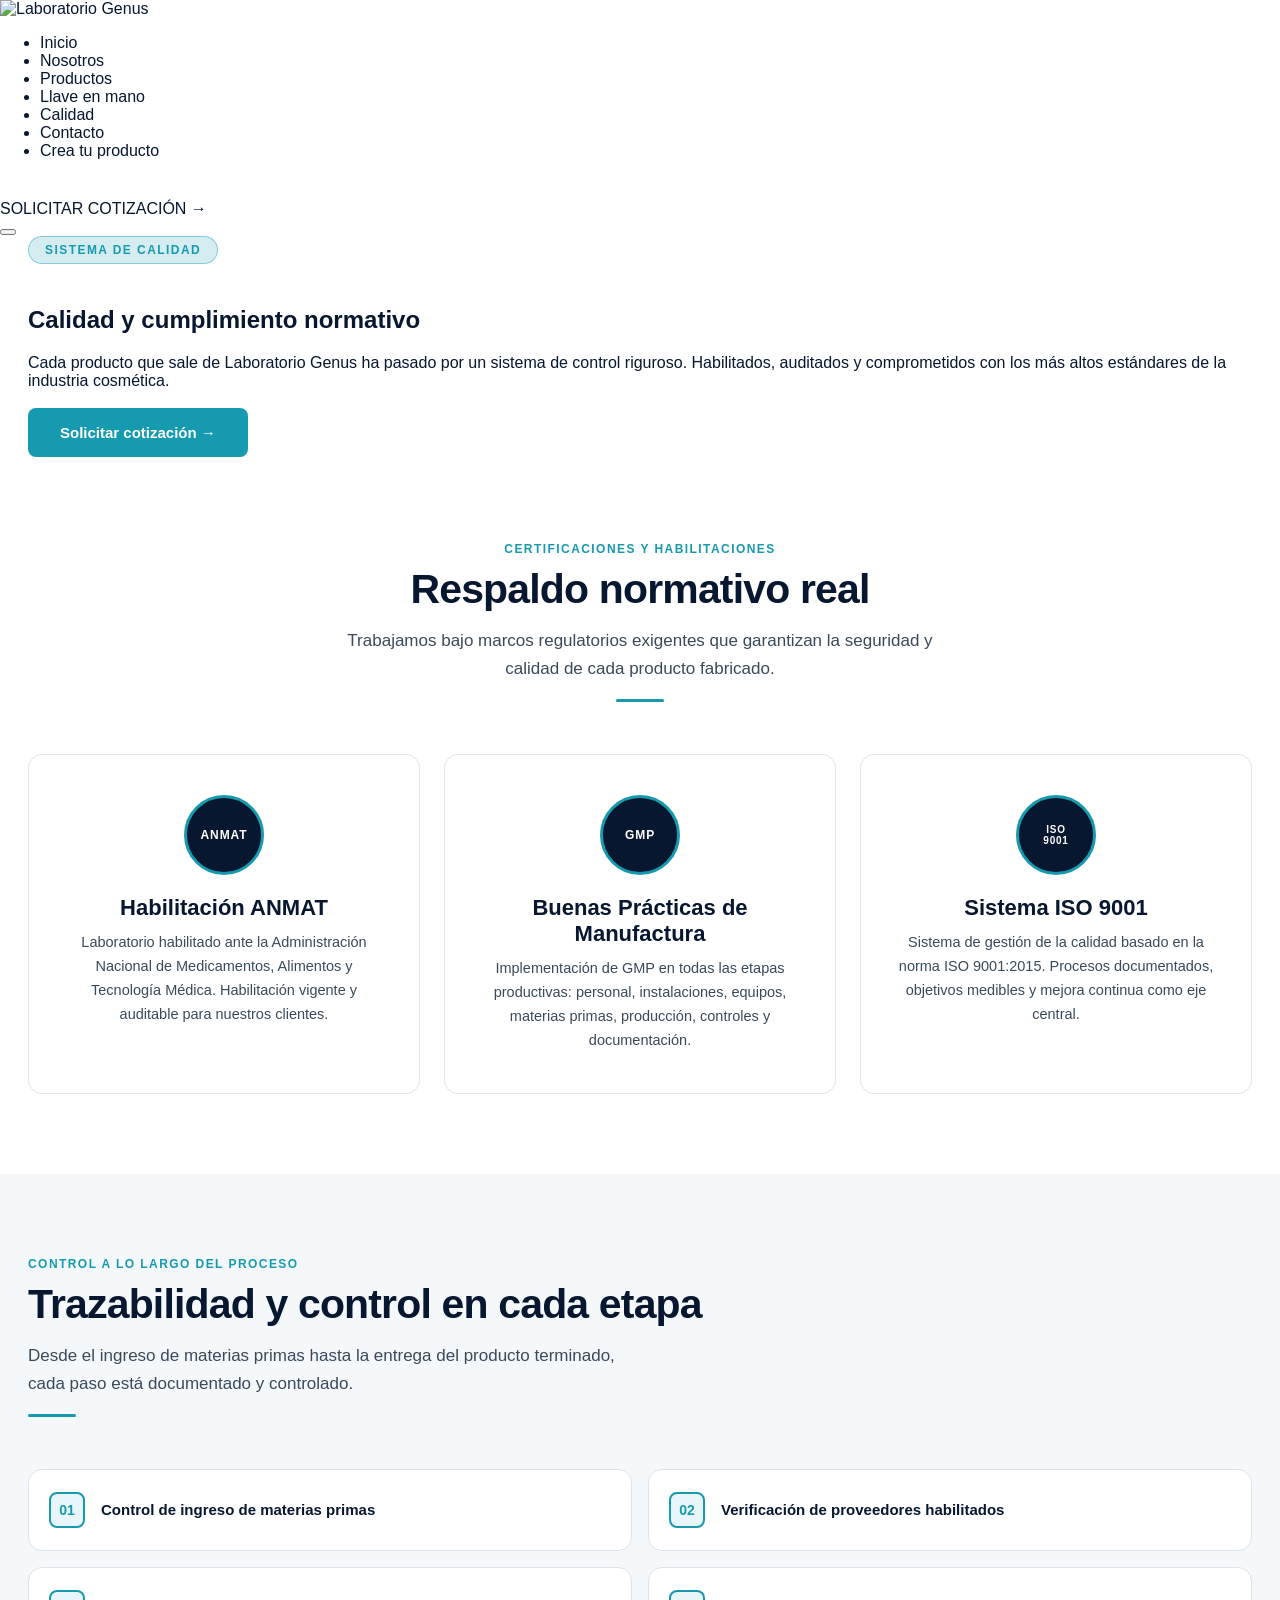
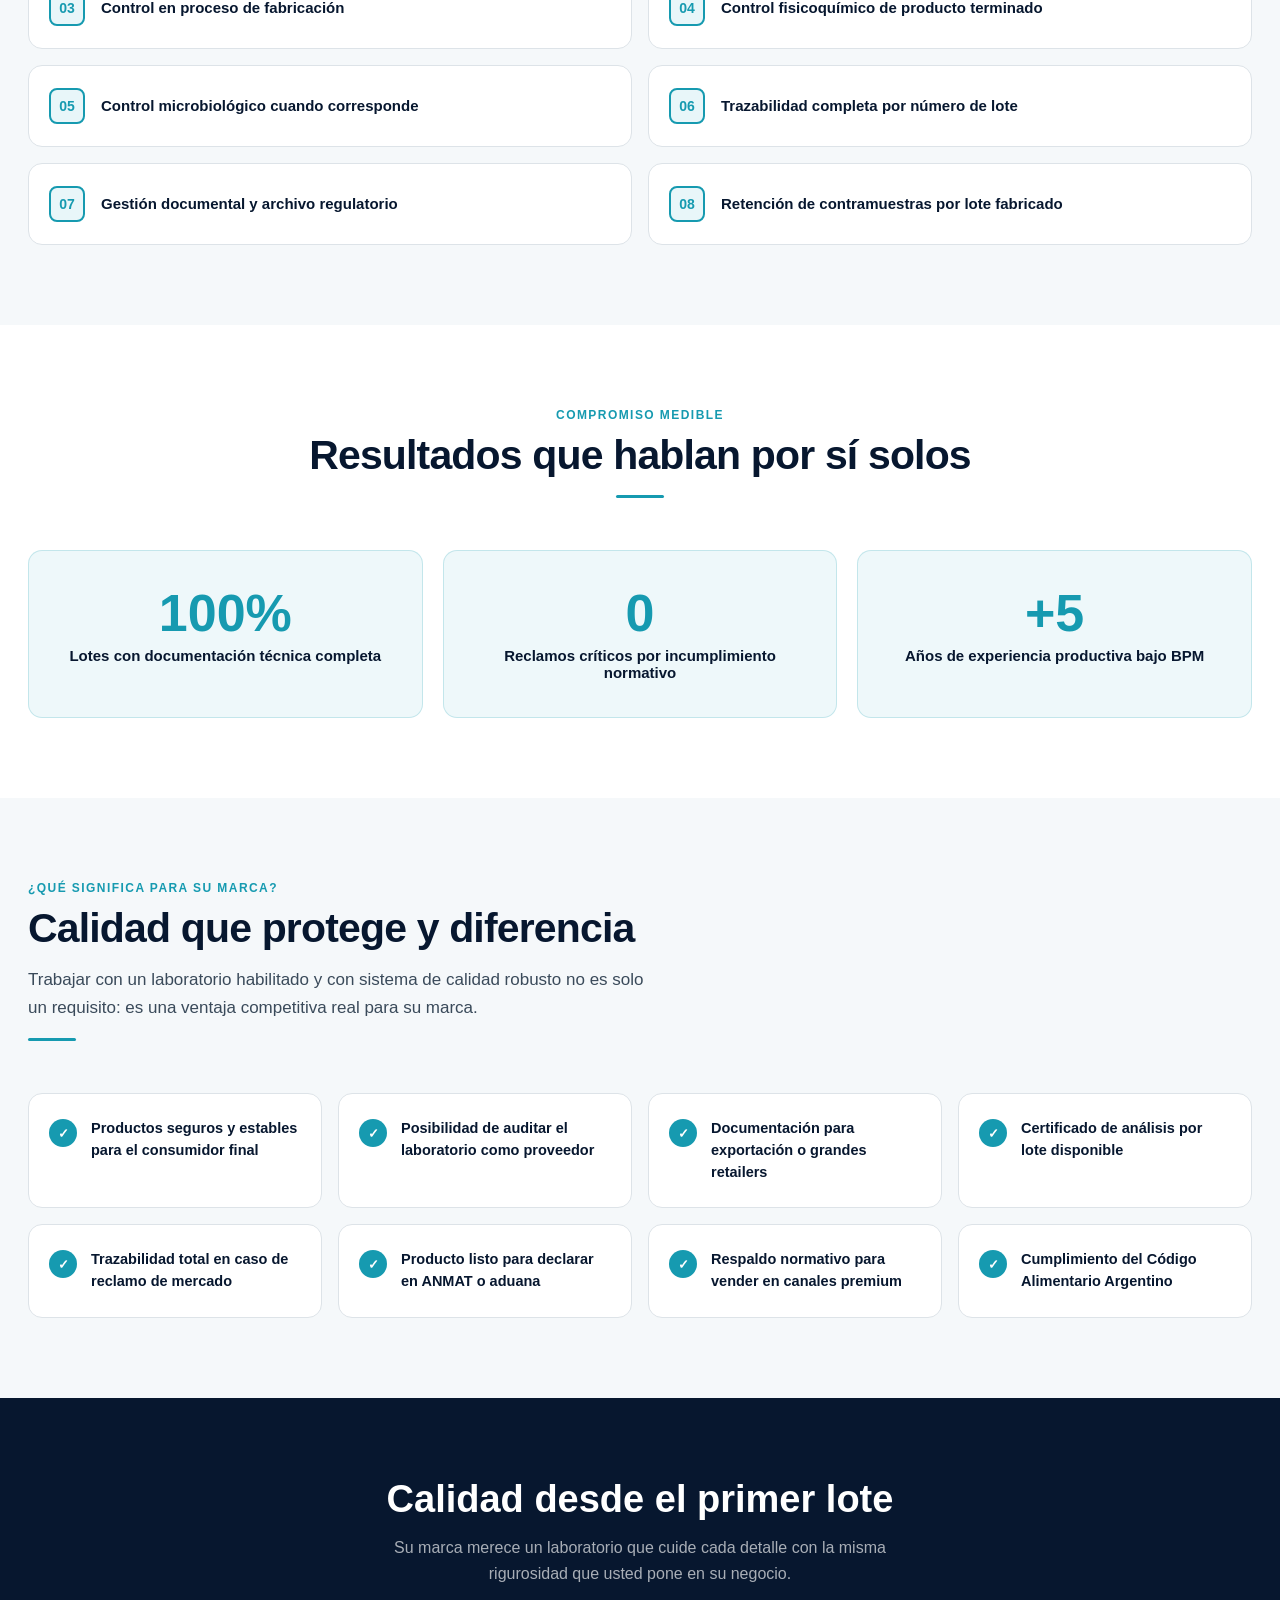
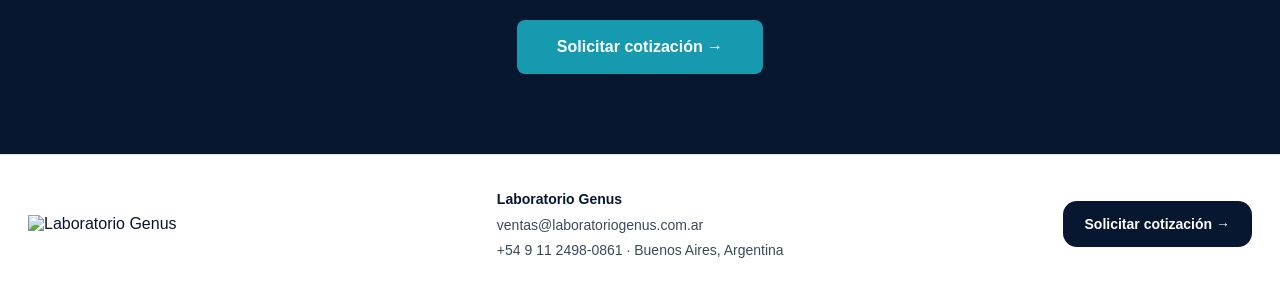
==== commit b854ecd6: "Update calidad.html" ====
--- a/calidad.html
+++ b/calidad.html
@@ -18,24 +18,27 @@
       <img src="assets/logo-genus.png" alt="Laboratorio Genus">
     </a>
 
- <ul class="hn-links">
-  <li><a href="index.html">Inicio</a></li>
-  <li><a href="quienes-somos.html">Nosotros</a></li>
-  <li><a href="productos.html">Productos</a></li>
-  <li><a href="llave-en-mano.html">Llave en mano</a></li>
-  <li><a href="calidad.html" class="act">Calidad</a></li>
-  <li><a href="contacto.html">Contacto</a></li>
-  <li>
-    <a href="desarrolla-tu-producto.html" class="nav-create-product">
-      Crea tu producto
-    </a>
-  </li>
-</ul>
+    <ul class="hn-links" id="navLinks">
+      <li><a href="index.html">Inicio</a></li>
+      <li><a href="quienes-somos.html">Nosotros</a></li>
+      <li><a href="productos.html">Productos</a></li>
+      <li><a href="llave-en-mano.html">Llave en mano</a></li>
+      <li><a href="calidad.html" class="act">Calidad</a></li>
+      <li><a href="contacto.html">Contacto</a></li>
+      <li>
+        <a href="desarrolla-tu-producto.html" class="nav-create-product">
+          Crea tu producto
+        </a>
+      </li>
+    </ul>
 
     <div class="hn-right">
       <a class="hn-wa" href="https://wa.me/5491124980861" target="_blank" aria-label="WhatsApp">
         <div class="hn-wa-icon">
-          WhatsApp
+          <svg width="20" height="20" viewBox="0 0 24 24" fill="white">
+            <path d="M17.472 14.382c-.297-.149-1.758-.867-2.03-.967-.273-.099-.471-.148-.67.15-.197.297-.767.966-.94 1.164-.173.199-.347.223-.644.075-.297-.15-1.255-.463-2.39-1.475-.883-.788-1.48-1.761-1.653-2.059-.173-.297-.018-.458.13-.606.134-.133.298-.347.446-.52.149-.174.198-.298.298-.497.099-.198.05-.371-.025-.52-.075-.149-.669-1.612-.916-2.207-.242-.579-.487-.5-.669-.51-.173-.008-.371-.01-.57-.01-.198 0-.52.074-.792.372-.272.297-1.04 1.016-1.04 2.479 0 1.462 1.065 2.875 1.213 3.074.149.198 2.096 3.2 5.077 4.487.709.306 1.262.489 1.694.625.712.227 1.36.195 1.871.118.571-.085 1.758-.719 2.006-1.413.248-.694.248-1.289.173-1.413-.074-.124-.272-.198-.57-.347z"/>
+            <path d="M12 0C5.373 0 0 5.373 0 12c0 2.089.539 4.048 1.481 5.751L0 24l6.389-1.474A11.944 11.944 0 0 0 12 24c6.627 0 12-5.373 12-12S18.627 0 12 0zm0 21.818a9.803 9.803 0 0 1-5.003-1.372l-.359-.213-3.721.858.88-3.62-.234-.372A9.795 9.795 0 0 1 2.182 12C2.182 6.578 6.578 2.182 12 2.182S21.818 6.578 21.818 12 17.422 21.818 12 21.818z"/>
+          </svg>
         </div>
       </a>
 
@@ -44,7 +47,7 @@
       </a>
     </div>
 
-    <button class="hn-ham" id="ham" aria-label="Menú">
+    <button class="hn-ham" id="hamburger" aria-label="Menú">
       <span></span><span></span><span></span>
     </button>
   </div>
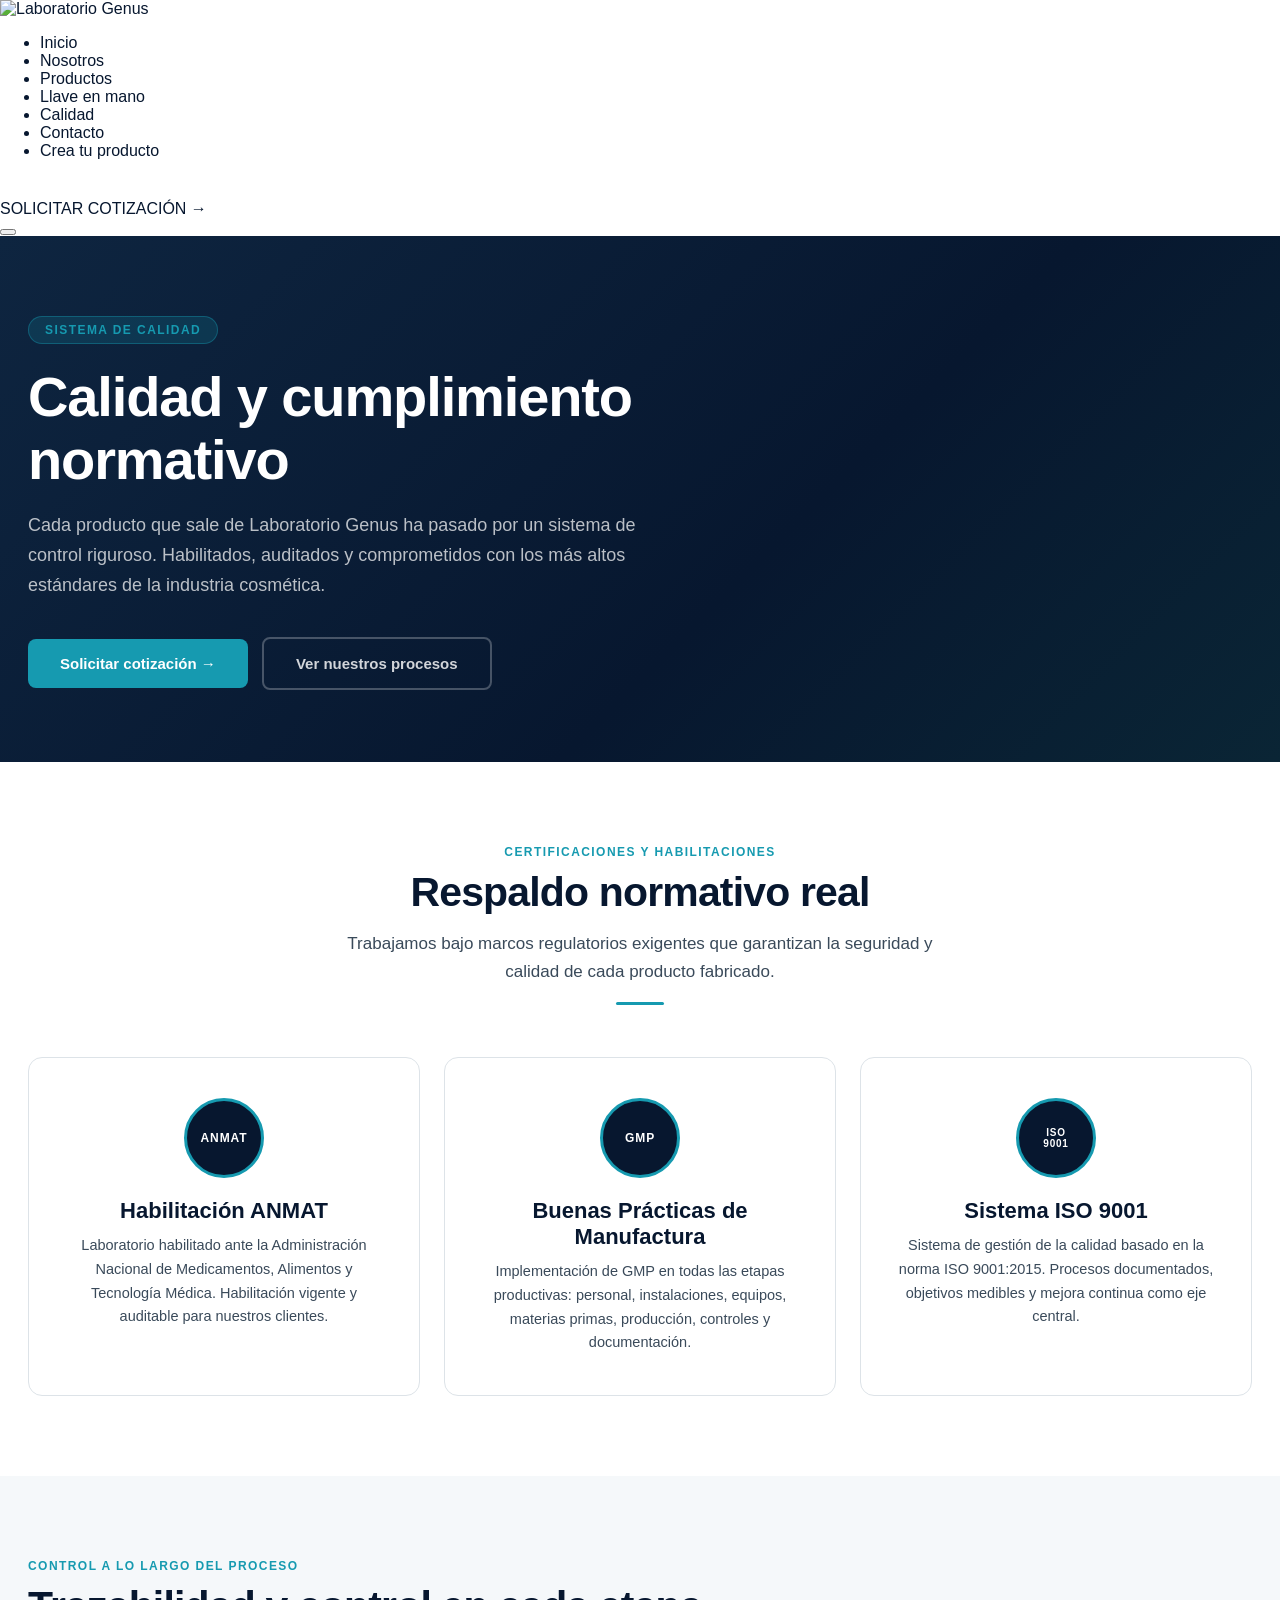
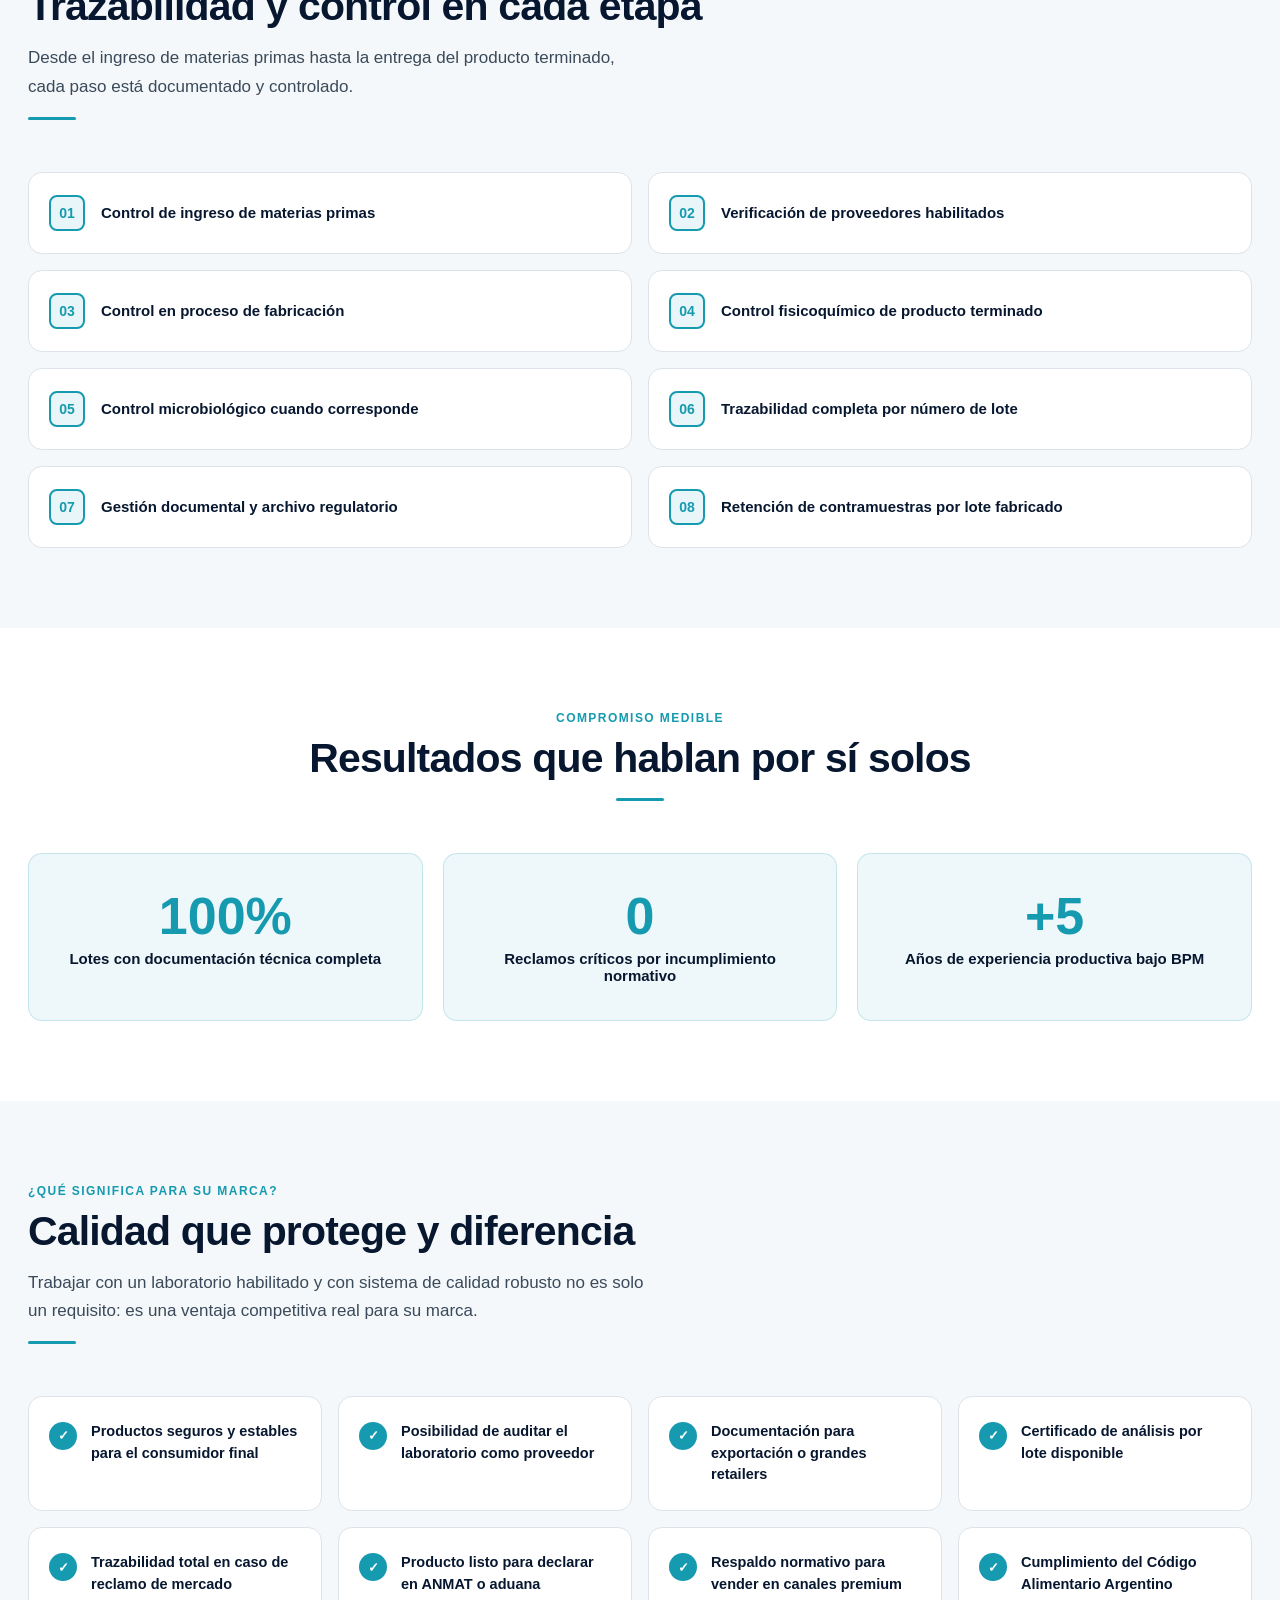
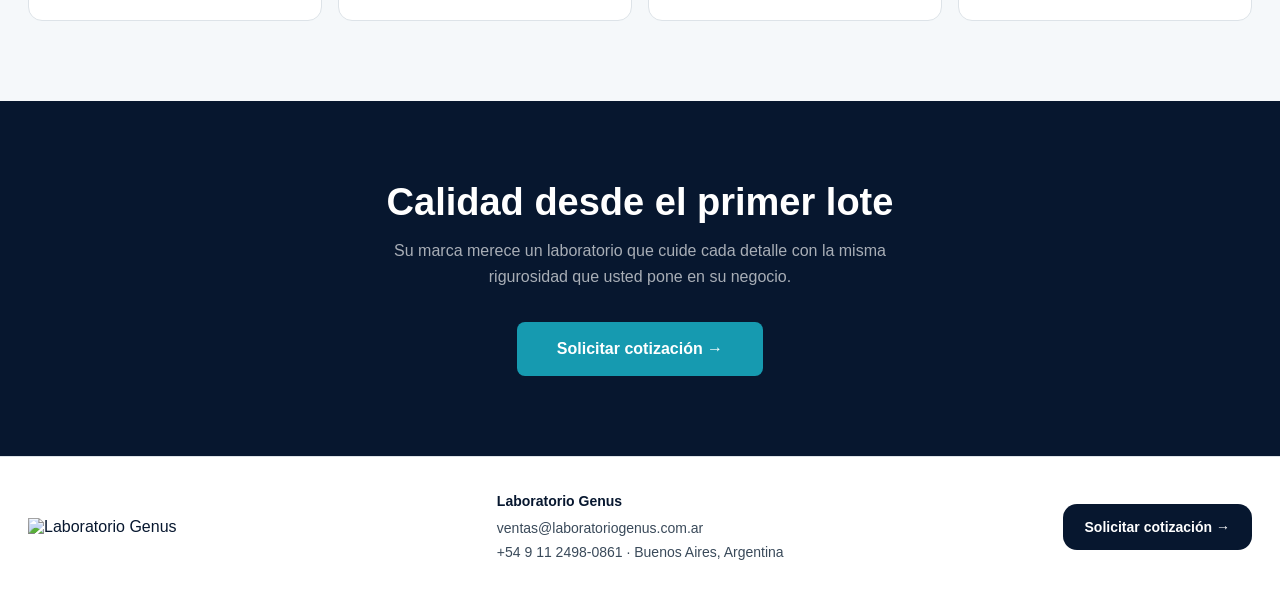
==== commit 4d11b0d5: "Update calidad.html" ====
--- a/calidad.html
+++ b/calidad.html
@@ -5,12 +5,12 @@
   <meta name="viewport" content="width=device-width, initial-scale=1" />
   <title>Productos | Laboratorio Genus</title>
   <meta name="description" content="Líneas de productos cosméticos que desarrollamos y fabricamos: capilar, facial, corporal, serums, cremas, geles y más." />
-  <link rel="stylesheet" href="styles.css" />
-  <link rel="stylesheet" href="styles-internal.css" />
+<link rel="stylesheet" href="./styles.css?v=25" />
+<link rel="stylesheet" href="./styles-internal.css?v=25" />
 </head>
 <body>
 
-<!-- NAV -->
+
 <!-- NAV -->
 <nav class="hn">
   <div class="hn-inner">
@@ -54,9 +54,6 @@
 </nav>
 
 <!-- HERO -->
-<section class="g-h
-
-<!-- HERO -->
 <section class="g-hero">
   <div class="g-hero-grid">
     <span class="g-hero-tag">Sistema de calidad</span>
@@ -237,10 +234,6 @@
   </div>
 </footer>
 
-<script>
-  const ham = document.getElementById('hamburger');
-  const nav = document.getElementById('navLinks');
-  ham.addEventListener('click', () => nav.classList.toggle('open'));
-</script>
+
 </body>
 </html>
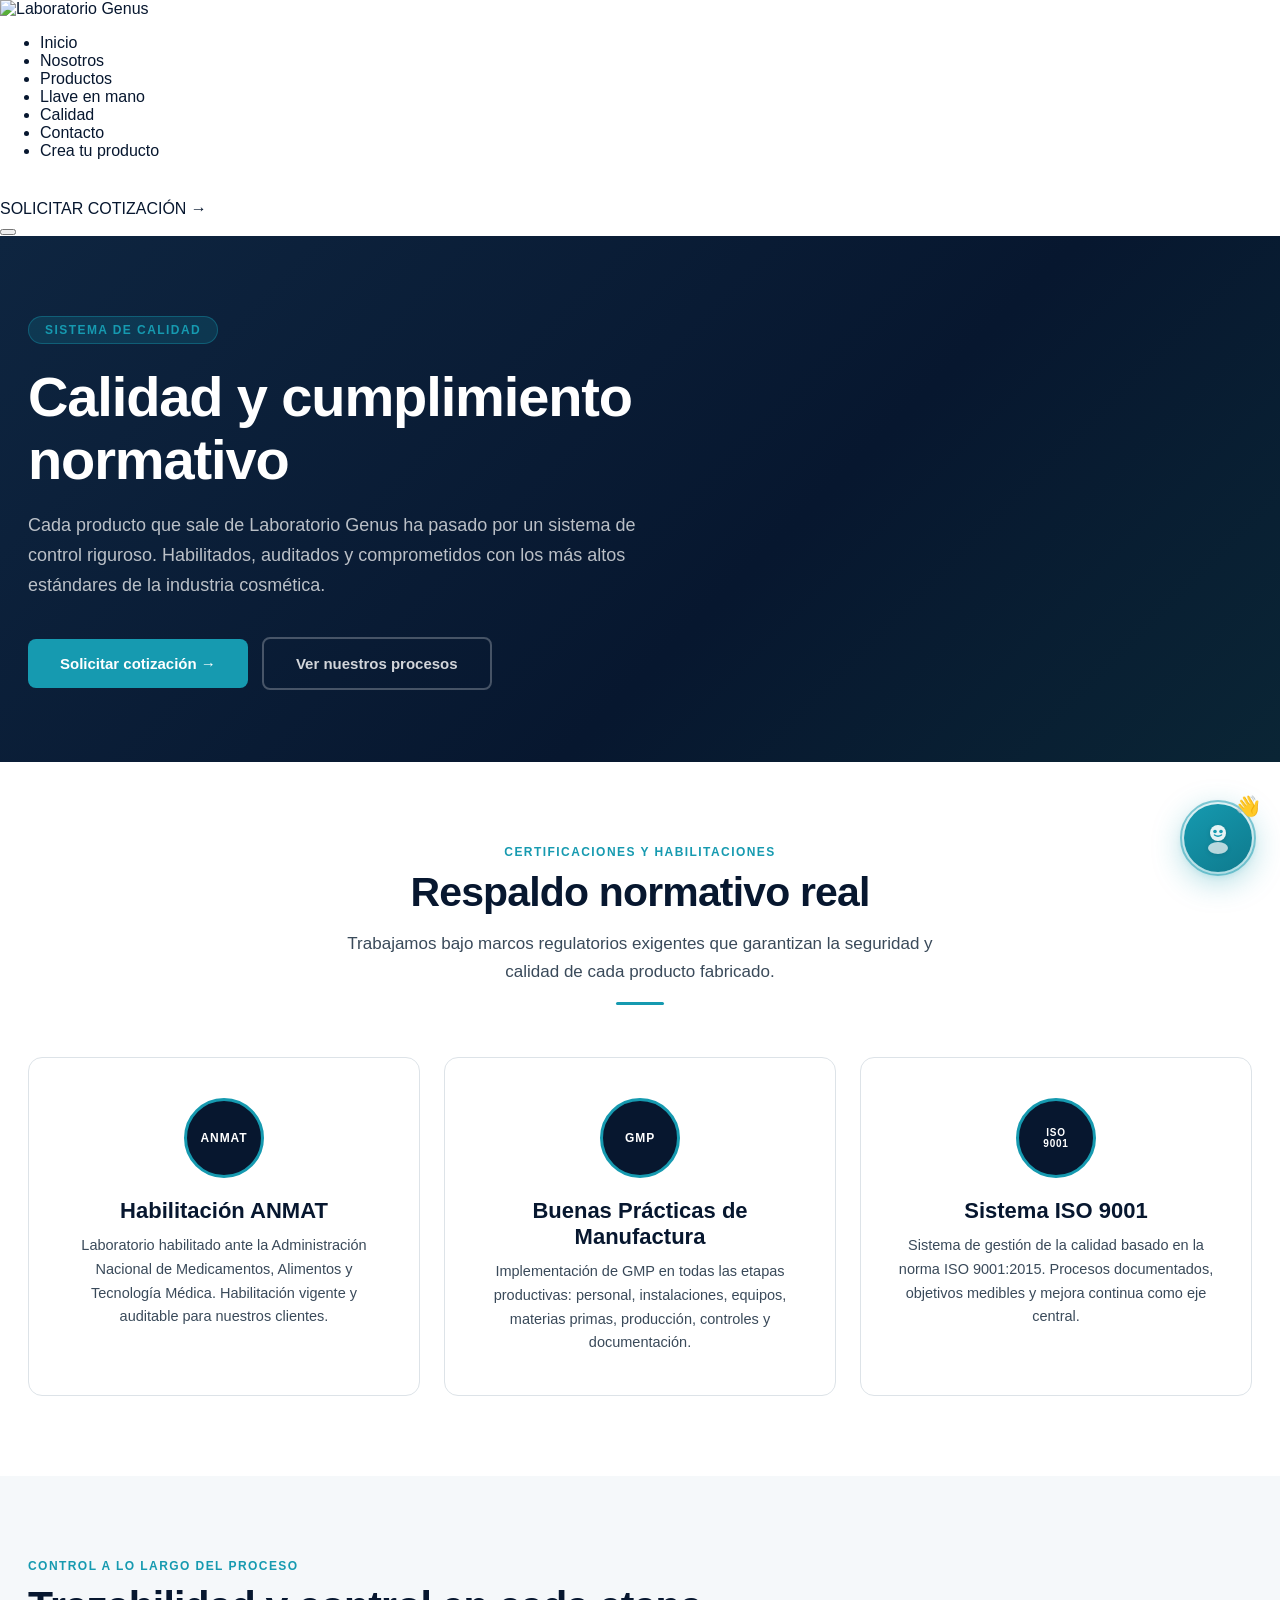
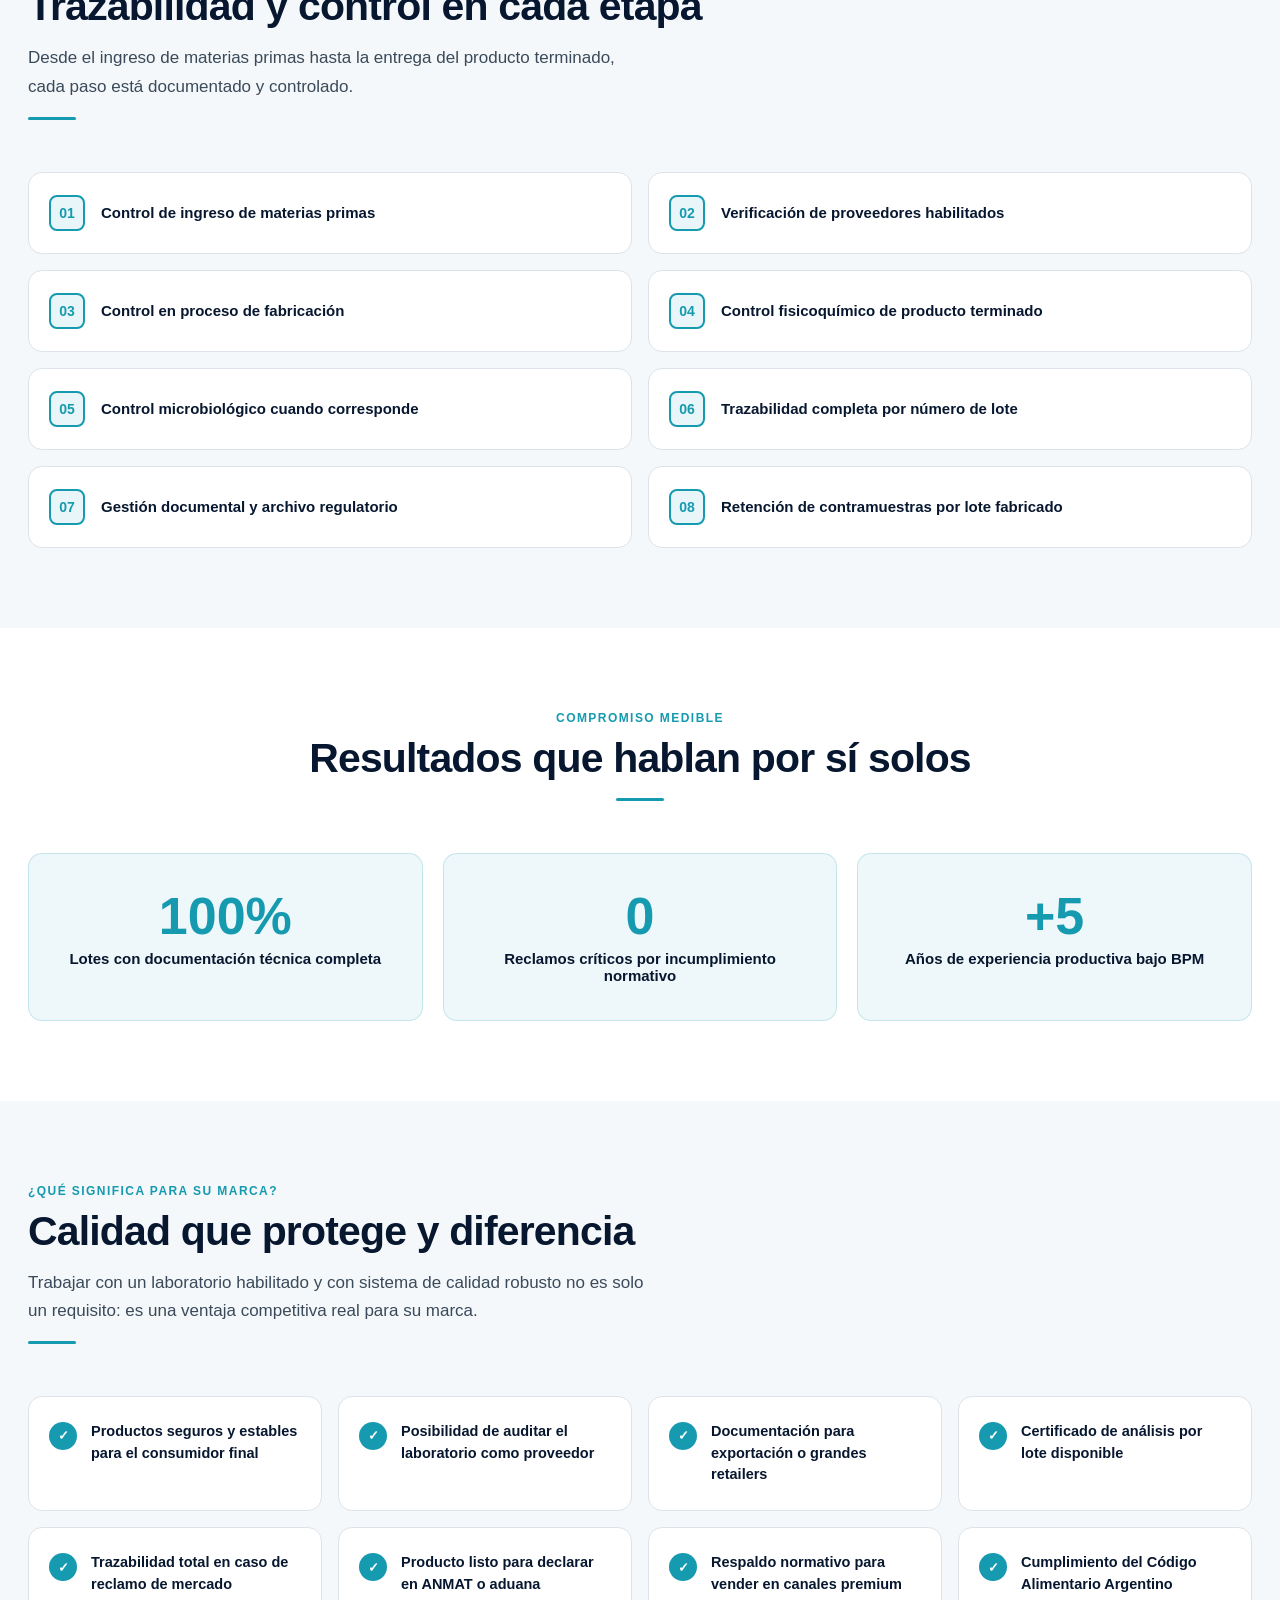
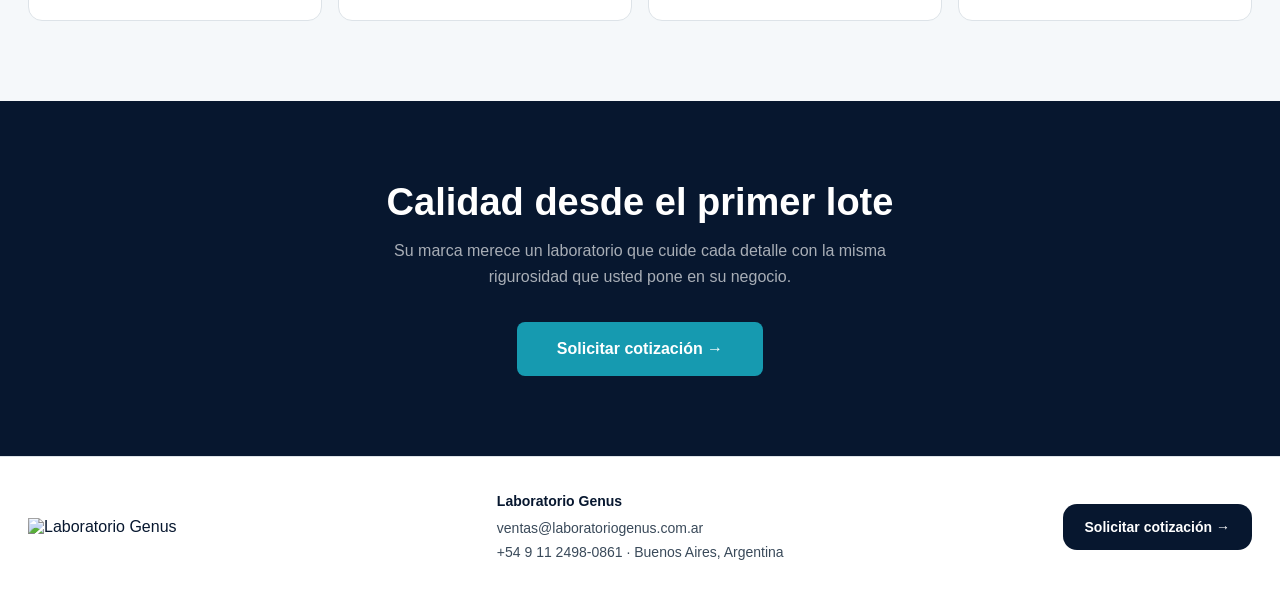
==== commit 2a018845: "Include creamy styles and script in calidad.html Added link to creamy.css and script for creamy.js." ====
--- a/calidad.html
+++ b/calidad.html
@@ -3,7 +3,7 @@
 <head>
   <meta charset="utf-8" />
   <meta name="viewport" content="width=device-width, initial-scale=1" />
-  <title>Productos | Laboratorio Genus</title>
+  <title>Calidad | Laboratorio Genus</title>
   <meta name="description" content="Líneas de productos cosméticos que desarrollamos y fabricamos: capilar, facial, corporal, serums, cremas, geles y más." />
 <link rel="stylesheet" href="./styles.css?v=25" />
 <link rel="stylesheet" href="./styles-internal.css?v=25" />
@@ -237,3 +237,7 @@
 
 </body>
 </html>
+
+<!-- ============ CREAMY — Asistente Virtual ============ -->
+<link rel="stylesheet" href="creamy.css">
+<script src="creamy.js"></script>
--- a/styles-internal.css
+++ b/styles-internal.css
@@ -32,110 +32,7 @@
   margin: 0;
 }
 
-/* ---------- SHARED NAV ---------- */
-.g-nav {
-  position: sticky;
-  top: 0;
-  z-index: 100;
-  background: var(--white);
-  border-bottom: 1px solid var(--border);
-  box-shadow: var(--shadow-sm);
-}
-.g-nav-inner {
-  width: min(1430px, calc(100% - 56px));
-  margin: 0 auto;
-  display: flex;
-  align-items: center;
-  justify-content: space-between;
-  gap: 16px;
-  height: 72px;
-}
-.g-nav-logo {
-  display: flex;
-  align-items: center;
-}
-.g-nav-logo img {
-  width: 190px;
-  height: auto;
-  display: block;
-}
-.g-nav-links {
-  display: flex;
-  align-items: center;
-  gap: 2px;
-  list-style: none;
-  margin: 0;
-  padding: 0;
-}
-.g-nav-links a {
-  display: block;
-  padding: 8px 14px;
-  font-size: 13.5px;
-  font-weight: 700;
-  color: var(--dark);
-  text-decoration: none;
-  border-radius: var(--radius-sm);
-  transition: background .18s, color .18s;
-  text-transform: uppercase;
-  letter-spacing: .03em;
-}
-.g-nav-links a:hover,
-.g-nav-links a.active {
-  background: var(--aqua-light);
-  color: var(--aqua);
-}
-.g-nav-actions {
-  display: flex;
-  align-items: center;
-  gap: 10px;
-}
-.g-btn-wa {
-  display: flex;
-  align-items: center;
-  gap: 8px;
-  padding: 11px 18px;
-  border-radius: var(--radius-sm);
-  border: 2px solid #25d366;
-  color: #18a34a;
-  font-weight: 900;
-  font-size: 13px;
-  text-decoration: none;
-  transition: background .18s, color .18s;
-}
-.g-btn-wa:hover { background: #25d366; color: #fff; }
-.g-btn-cta {
-  display: flex;
-  align-items: center;
-  gap: 8px;
-  padding: 11px 22px;
-  border-radius: var(--radius-sm);
-  background: var(--dark);
-  color: var(--white);
-  font-weight: 900;
-  font-size: 13px;
-  text-decoration: none;
-  transition: background .18s;
-}
-.g-btn-cta:hover { background: var(--aqua); }
-
-/* Hamburger mobile */
-.g-nav-hamburger {
-  display: none;
-  flex-direction: column;
-  gap: 5px;
-  cursor: pointer;
-  padding: 6px;
-  background: none;
-  border: none;
-}
-.g-nav-hamburger span {
-  display: block;
-  width: 26px;
-  height: 2px;
-  background: var(--dark);
-  border-radius: 2px;
-  transition: .3s;
-}
+
 
 /* ---------- PAGE HERO ---------- */
 .g-hero {
--- a/creamy.css
+++ b/creamy.css
@@ -0,0 +1,541 @@
+/* ============================================================
+   CREAMY — Widget CSS
+   Asistente Virtual de Laboratorio Genus
+   ============================================================ */
+
+/* ── Variables ── */
+:root {
+  --cr-aqua: #169ab0;
+  --cr-aqua-dark: #0e7a8d;
+  --cr-aqua-light: rgba(22,154,176,.12);
+  --cr-dark: #07172f;
+  --cr-mid: #4a5a6a;
+  --cr-light: #f0f7f9;
+  --cr-white: #ffffff;
+  --cr-radius: 20px;
+  --cr-shadow: 0 24px 64px rgba(7,23,47,.18), 0 8px 24px rgba(7,23,47,.12);
+  --cr-z: 9999;
+}
+
+/* ── Animaciones ── */
+@keyframes cr-float {
+  0%, 100% { transform: translateY(0px) rotate(0deg); }
+  25% { transform: translateY(-6px) rotate(.4deg); }
+  75% { transform: translateY(-3px) rotate(-.3deg); }
+}
+@keyframes cr-breathe {
+  0%, 100% { transform: scale(1); }
+  50% { transform: scale(1.04); }
+}
+@keyframes cr-blink {
+  0%, 90%, 100% { transform: scaleY(1); }
+  95% { transform: scaleY(.05); }
+}
+@keyframes cr-wave {
+  0%, 100% { transform: rotate(0deg); }
+  15% { transform: rotate(18deg); }
+  30% { transform: rotate(-10deg); }
+  45% { transform: rotate(16deg); }
+  60% { transform: rotate(-8deg); }
+  75% { transform: rotate(12deg); }
+}
+@keyframes cr-pulse-ring {
+  0% { transform: scale(.9); opacity: .7; }
+  100% { transform: scale(1.5); opacity: 0; }
+}
+@keyframes cr-slide-up {
+  from { opacity: 0; transform: translateY(16px) scale(.95); }
+  to { opacity: 1; transform: translateY(0) scale(1); }
+}
+@keyframes cr-slide-down {
+  from { opacity: 1; transform: translateY(0) scale(1); }
+  to { opacity: 0; transform: translateY(16px) scale(.95); }
+}
+@keyframes cr-bubble-in {
+  0% { opacity: 0; transform: translateY(8px) scale(.92); }
+  100% { opacity: 1; transform: translateY(0) scale(1); }
+}
+@keyframes cr-typing {
+  0%, 60%, 100% { transform: translateY(0); opacity: .4; }
+  30% { transform: translateY(-5px); opacity: 1; }
+}
+@keyframes cr-shake {
+  0%, 100% { transform: translateX(0); }
+  20%, 60% { transform: translateX(-4px); }
+  40%, 80% { transform: translateX(4px); }
+}
+@keyframes cr-tooltip-in {
+  from { opacity: 0; transform: translateX(10px); }
+  to { opacity: 1; transform: translateX(0); }
+}
+
+/* ── Contenedor flotante ── */
+.cr-widget {
+  position: fixed;
+  bottom: 28px;
+  right: 28px;
+  z-index: var(--cr-z);
+  display: flex;
+  flex-direction: column;
+  align-items: flex-end;
+  gap: 12px;
+  pointer-events: none;
+}
+
+/* ── Avatar flotante ── */
+.cr-avatar-wrap {
+  position: relative;
+  pointer-events: all;
+  cursor: pointer;
+  user-select: none;
+  -webkit-tap-highlight-color: transparent;
+}
+.cr-avatar {
+  width: 68px;
+  height: 68px;
+  border-radius: 50%;
+  background: linear-gradient(145deg, var(--cr-aqua), var(--cr-aqua-dark));
+  box-shadow: 0 8px 32px rgba(22,154,176,.40), 0 2px 8px rgba(22,154,176,.25);
+  display: flex;
+  align-items: center;
+  justify-content: center;
+  position: relative;
+  z-index: 2;
+  animation: cr-float 4s ease-in-out infinite, cr-breathe 6s ease-in-out infinite;
+  transition: transform .2s ease, box-shadow .2s ease;
+}
+.cr-avatar:hover {
+  transform: scale(1.08) translateY(-2px);
+  box-shadow: 0 12px 40px rgba(22,154,176,.50), 0 4px 12px rgba(22,154,176,.30);
+}
+.cr-avatar svg {
+  width: 36px;
+  height: 36px;
+  filter: drop-shadow(0 1px 2px rgba(0,0,0,.15));
+}
+
+/* Ojos del avatar */
+.cr-eye {
+  animation: cr-blink 4s ease-in-out infinite;
+  transform-origin: center;
+}
+.cr-eye:nth-child(2) {
+  animation-delay: .15s;
+}
+
+/* Aro de pulso */
+.cr-pulse-ring {
+  position: absolute;
+  inset: -4px;
+  border-radius: 50%;
+  border: 2px solid rgba(22,154,176,.5);
+  animation: cr-pulse-ring 2.5s ease-out infinite;
+  pointer-events: none;
+}
+
+/* Mano saludando */
+.cr-hand {
+  position: absolute;
+  top: -8px;
+  right: -8px;
+  font-size: 20px;
+  line-height: 1;
+  animation: cr-wave 2.5s ease-in-out 1s 3;
+  transform-origin: bottom right;
+  pointer-events: none;
+  z-index: 3;
+}
+.cr-hand.cr-wave-active {
+  animation: cr-wave 2.5s ease-in-out infinite;
+}
+
+/* Tooltip bienvenida */
+.cr-tooltip {
+  position: absolute;
+  right: 80px;
+  bottom: 10px;
+  background: var(--cr-dark);
+  color: #fff;
+  padding: 10px 16px;
+  border-radius: 12px 12px 4px 12px;
+  font-size: 13px;
+  font-weight: 500;
+  white-space: nowrap;
+  box-shadow: 0 8px 24px rgba(7,23,47,.25);
+  pointer-events: none;
+  animation: cr-tooltip-in .4s ease;
+  max-width: 260px;
+  white-space: normal;
+  line-height: 1.45;
+}
+.cr-tooltip::after {
+  content: '';
+  position: absolute;
+  right: -6px;
+  bottom: 10px;
+  width: 0;
+  height: 0;
+  border-top: 6px solid transparent;
+  border-bottom: 6px solid transparent;
+  border-left: 6px solid var(--cr-dark);
+}
+
+/* ── Panel de chat ── */
+.cr-panel {
+  pointer-events: all;
+  width: 380px;
+  height: 560px;
+  background: var(--cr-white);
+  border-radius: var(--cr-radius);
+  box-shadow: var(--cr-shadow);
+  display: flex;
+  flex-direction: column;
+  overflow: hidden;
+  animation: cr-slide-up .35s cubic-bezier(.16,1,.3,1);
+  border: 1px solid rgba(22,154,176,.12);
+}
+.cr-panel.cr-closing {
+  animation: cr-slide-down .25s ease forwards;
+}
+
+/* Header */
+.cr-header {
+  background: linear-gradient(135deg, var(--cr-aqua) 0%, var(--cr-aqua-dark) 100%);
+  padding: 16px 20px;
+  display: flex;
+  align-items: center;
+  gap: 12px;
+  flex-shrink: 0;
+}
+.cr-header-avatar {
+  width: 42px;
+  height: 42px;
+  border-radius: 50%;
+  background: rgba(255,255,255,.2);
+  display: flex;
+  align-items: center;
+  justify-content: center;
+  flex-shrink: 0;
+}
+.cr-header-avatar svg {
+  width: 22px;
+  height: 22px;
+}
+.cr-header-info {
+  flex: 1;
+}
+.cr-header-name {
+  color: #fff;
+  font-size: 15px;
+  font-weight: 700;
+  line-height: 1.2;
+}
+.cr-header-sub {
+  color: rgba(255,255,255,.8);
+  font-size: 11px;
+  display: flex;
+  align-items: center;
+  gap: 5px;
+  margin-top: 2px;
+}
+.cr-online-dot {
+  width: 7px;
+  height: 7px;
+  border-radius: 50%;
+  background: #4ade80;
+  box-shadow: 0 0 6px rgba(74,222,128,.8);
+  flex-shrink: 0;
+}
+.cr-header-close {
+  background: rgba(255,255,255,.15);
+  border: none;
+  border-radius: 8px;
+  width: 32px;
+  height: 32px;
+  display: flex;
+  align-items: center;
+  justify-content: center;
+  cursor: pointer;
+  color: #fff;
+  transition: background .2s;
+  flex-shrink: 0;
+}
+.cr-header-close:hover {
+  background: rgba(255,255,255,.25);
+}
+
+/* Mensajes */
+.cr-messages {
+  flex: 1;
+  overflow-y: auto;
+  padding: 20px 16px;
+  display: flex;
+  flex-direction: column;
+  gap: 12px;
+  scroll-behavior: smooth;
+}
+.cr-messages::-webkit-scrollbar {
+  width: 4px;
+}
+.cr-messages::-webkit-scrollbar-thumb {
+  background: rgba(22,154,176,.25);
+  border-radius: 4px;
+}
+
+/* Burbuja de mensaje */
+.cr-msg {
+  display: flex;
+  align-items: flex-end;
+  gap: 8px;
+  animation: cr-bubble-in .3s ease;
+  max-width: 100%;
+}
+.cr-msg.cr-msg-user {
+  flex-direction: row-reverse;
+}
+.cr-msg-avatar {
+  width: 28px;
+  height: 28px;
+  border-radius: 50%;
+  background: linear-gradient(135deg, var(--cr-aqua), var(--cr-aqua-dark));
+  display: flex;
+  align-items: center;
+  justify-content: center;
+  flex-shrink: 0;
+}
+.cr-msg-avatar svg {
+  width: 14px;
+  height: 14px;
+}
+.cr-bubble {
+  max-width: 82%;
+  padding: 10px 14px;
+  border-radius: 18px;
+  font-size: 13.5px;
+  line-height: 1.55;
+  word-wrap: break-word;
+  white-space: pre-wrap;
+}
+.cr-msg-bot .cr-bubble {
+  background: var(--cr-light);
+  color: var(--cr-dark);
+  border-bottom-left-radius: 4px;
+}
+.cr-msg-user .cr-bubble {
+  background: var(--cr-aqua);
+  color: #fff;
+  border-bottom-right-radius: 4px;
+}
+
+/* Mensaje de bienvenida inicial */
+.cr-welcome {
+  background: linear-gradient(135deg, var(--cr-aqua-light), rgba(22,154,176,.06));
+  border: 1px solid rgba(22,154,176,.2);
+  border-radius: 14px;
+  padding: 16px;
+  font-size: 13.5px;
+  color: var(--cr-dark);
+  line-height: 1.6;
+  animation: cr-bubble-in .4s ease;
+}
+.cr-welcome strong {
+  display: block;
+  font-size: 14px;
+  color: var(--cr-aqua);
+  margin-bottom: 6px;
+}
+
+/* Chips de sugerencias */
+.cr-suggestions {
+  display: flex;
+  flex-wrap: wrap;
+  gap: 6px;
+  margin-top: 4px;
+  padding: 0 0 4px;
+}
+.cr-chip {
+  background: var(--cr-white);
+  border: 1.5px solid rgba(22,154,176,.35);
+  color: var(--cr-aqua);
+  border-radius: 100px;
+  padding: 5px 12px;
+  font-size: 12px;
+  font-weight: 600;
+  cursor: pointer;
+  transition: all .18s;
+  white-space: nowrap;
+}
+.cr-chip:hover {
+  background: var(--cr-aqua);
+  color: #fff;
+  border-color: var(--cr-aqua);
+  transform: translateY(-1px);
+}
+
+/* Typing indicator */
+.cr-typing {
+  display: flex;
+  align-items: flex-end;
+  gap: 8px;
+  animation: cr-bubble-in .3s ease;
+}
+.cr-typing-bubble {
+  background: var(--cr-light);
+  padding: 12px 16px;
+  border-radius: 18px 18px 18px 4px;
+  display: flex;
+  gap: 5px;
+  align-items: center;
+}
+.cr-typing-dot {
+  width: 7px;
+  height: 7px;
+  border-radius: 50%;
+  background: var(--cr-aqua);
+  opacity: .4;
+  animation: cr-typing 1.4s ease-in-out infinite;
+}
+.cr-typing-dot:nth-child(2) { animation-delay: .2s; }
+.cr-typing-dot:nth-child(3) { animation-delay: .4s; }
+
+/* CTAs comerciales */
+.cr-cta-row {
+  display: flex;
+  gap: 8px;
+  flex-wrap: wrap;
+  margin-top: 8px;
+}
+.cr-cta-btn {
+  display: inline-flex;
+  align-items: center;
+  gap: 6px;
+  padding: 8px 14px;
+  border-radius: 8px;
+  font-size: 12px;
+  font-weight: 700;
+  cursor: pointer;
+  border: none;
+  text-decoration: none;
+  transition: all .18s;
+}
+.cr-cta-primary {
+  background: var(--cr-aqua);
+  color: #fff;
+}
+.cr-cta-primary:hover {
+  background: var(--cr-aqua-dark);
+  transform: translateY(-1px);
+}
+.cr-cta-secondary {
+  background: #f0f7f9;
+  color: var(--cr-aqua);
+  border: 1px solid rgba(22,154,176,.3);
+}
+.cr-cta-secondary:hover {
+  background: var(--cr-aqua-light);
+}
+
+/* Error */
+.cr-error-bubble {
+  background: #fff3f3;
+  border: 1px solid #fecaca;
+  border-radius: 14px;
+  padding: 10px 14px;
+  color: #c0392b;
+  font-size: 13px;
+  line-height: 1.5;
+}
+
+/* Input area */
+.cr-input-area {
+  padding: 12px 16px 16px;
+  border-top: 1px solid #eef3f5;
+  display: flex;
+  gap: 8px;
+  align-items: flex-end;
+  flex-shrink: 0;
+  background: var(--cr-white);
+}
+.cr-input-wrap {
+  flex: 1;
+  background: #f0f7f9;
+  border: 2px solid transparent;
+  border-radius: 14px;
+  padding: 10px 14px;
+  transition: border-color .2s, box-shadow .2s;
+}
+.cr-input-wrap:focus-within {
+  border-color: var(--cr-aqua);
+  box-shadow: 0 0 0 3px rgba(22,154,176,.1);
+  background: #fff;
+}
+.cr-input {
+  width: 100%;
+  border: none;
+  outline: none;
+  background: transparent;
+  font-size: 13.5px;
+  color: var(--cr-dark);
+  font-family: inherit;
+  resize: none;
+  max-height: 100px;
+  overflow-y: auto;
+  line-height: 1.5;
+}
+.cr-input::placeholder {
+  color: #9ab4be;
+}
+.cr-send-btn {
+  width: 42px;
+  height: 42px;
+  border-radius: 12px;
+  background: var(--cr-aqua);
+  border: none;
+  cursor: pointer;
+  display: flex;
+  align-items: center;
+  justify-content: center;
+  flex-shrink: 0;
+  transition: background .18s, transform .15s;
+  align-self: flex-end;
+}
+.cr-send-btn:hover {
+  background: var(--cr-aqua-dark);
+  transform: scale(1.05);
+}
+.cr-send-btn:disabled {
+  background: #c8dde4;
+  cursor: not-allowed;
+  transform: none;
+}
+
+/* Footer del chat */
+.cr-footer {
+  text-align: center;
+  padding: 6px 16px 12px;
+  font-size: 10.5px;
+  color: #9ab4be;
+  flex-shrink: 0;
+}
+.cr-footer a {
+  color: var(--cr-aqua);
+  text-decoration: none;
+  font-weight: 600;
+}
+
+/* ── Responsive ── */
+@media (max-width: 480px) {
+  .cr-widget {
+    bottom: 16px;
+    right: 16px;
+  }
+  .cr-panel {
+    width: calc(100vw - 32px);
+    height: calc(100vh - 100px);
+    border-radius: 16px;
+  }
+  .cr-avatar {
+    width: 60px;
+    height: 60px;
+  }
+  }
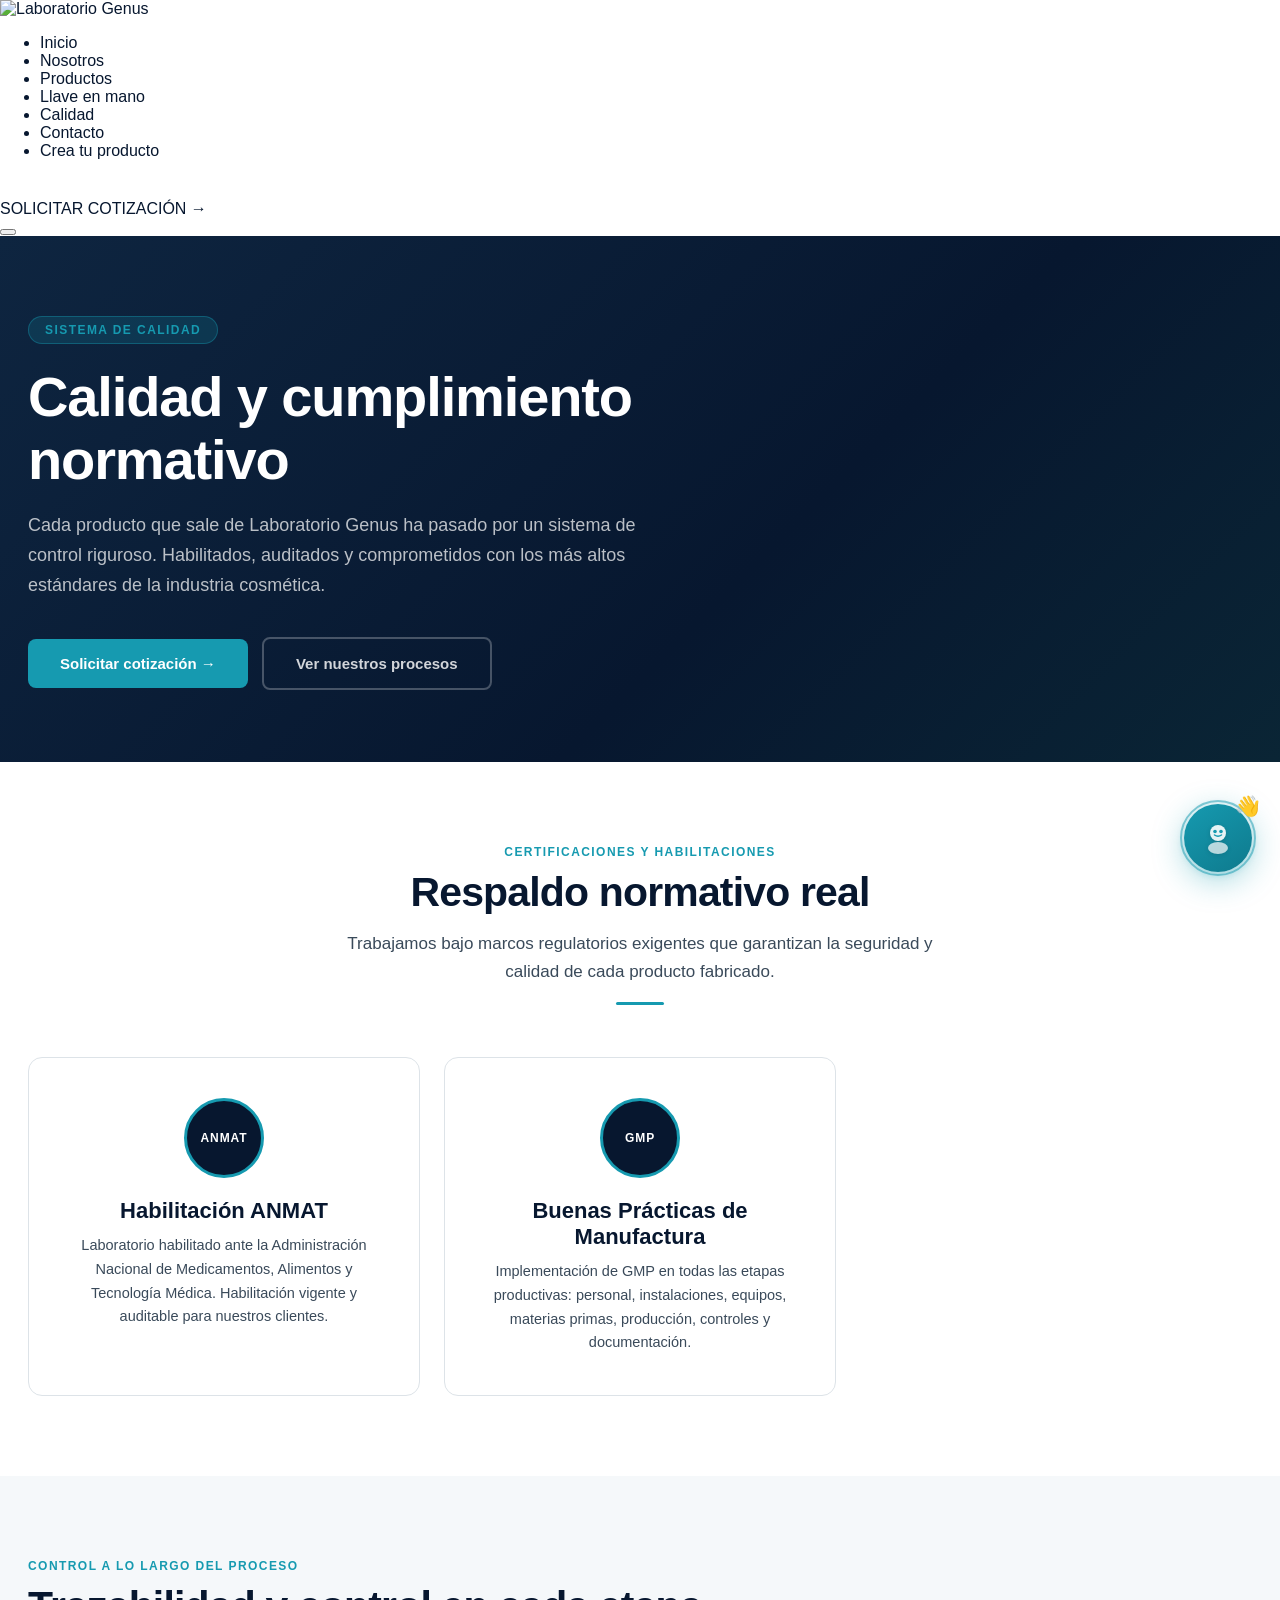
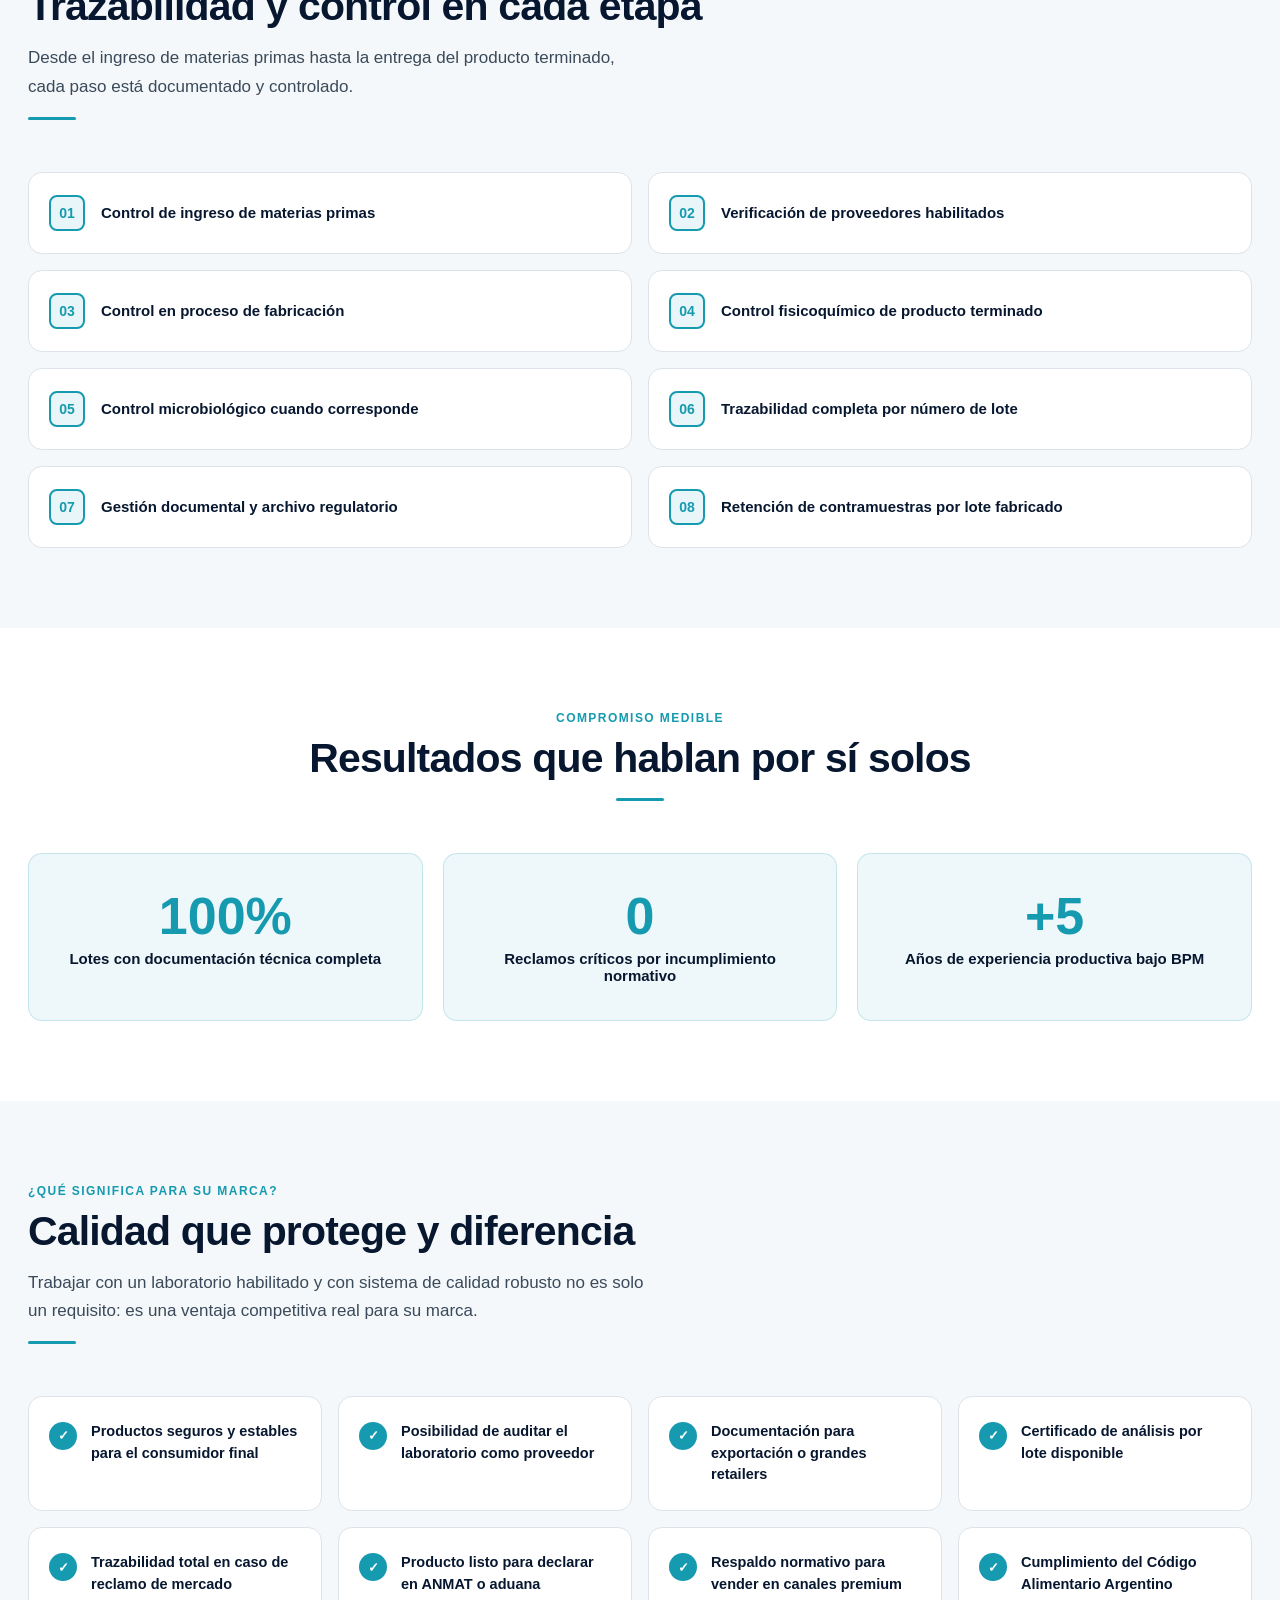
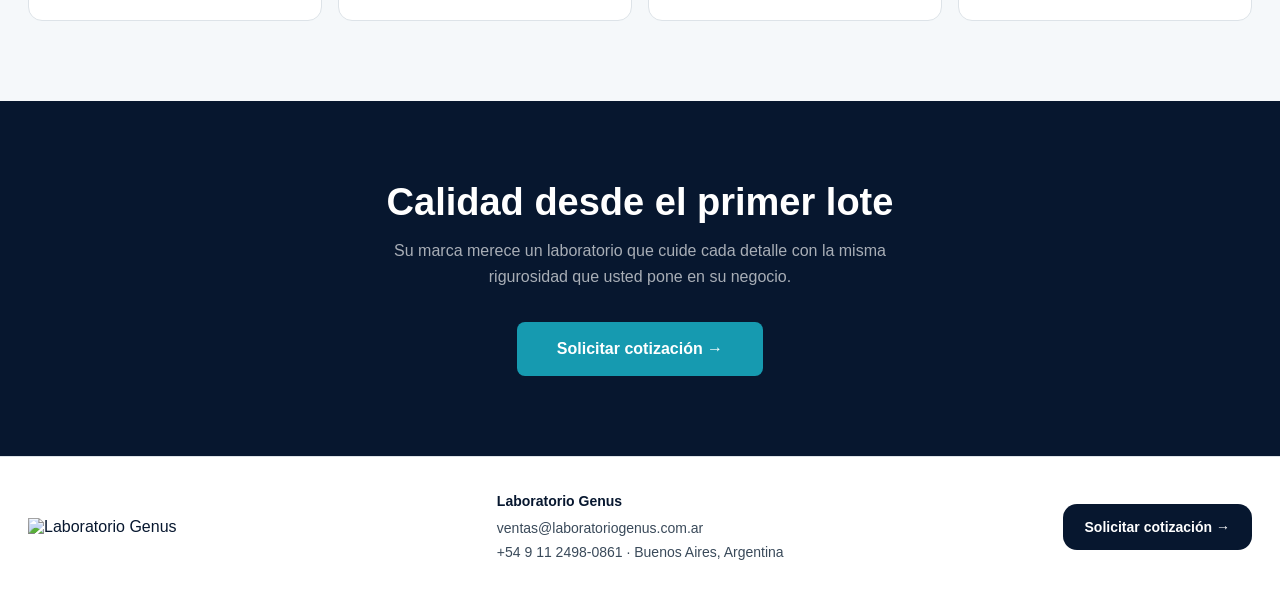
==== commit bc680e26: "Update calidad.html" ====
--- a/calidad.html
+++ b/calidad.html
@@ -86,12 +86,7 @@
         <h3>Buenas Prácticas de Manufactura</h3>
         <p>Implementación de GMP en todas las etapas productivas: personal, instalaciones, equipos, materias primas, producción, controles y documentación.</p>
       </div>
-      <div class="g-cert-card">
-        <div class="g-cert-badge" style="font-size:10px;">ISO<br>9001</div>
-        <h3>Sistema ISO 9001</h3>
-        <p>Sistema de gestión de la calidad basado en la norma ISO 9001:2015. Procesos documentados, objetivos medibles y mejora continua como eje central.</p>
-      </div>
-    </div>
+     
   </div>
 </section>
 
